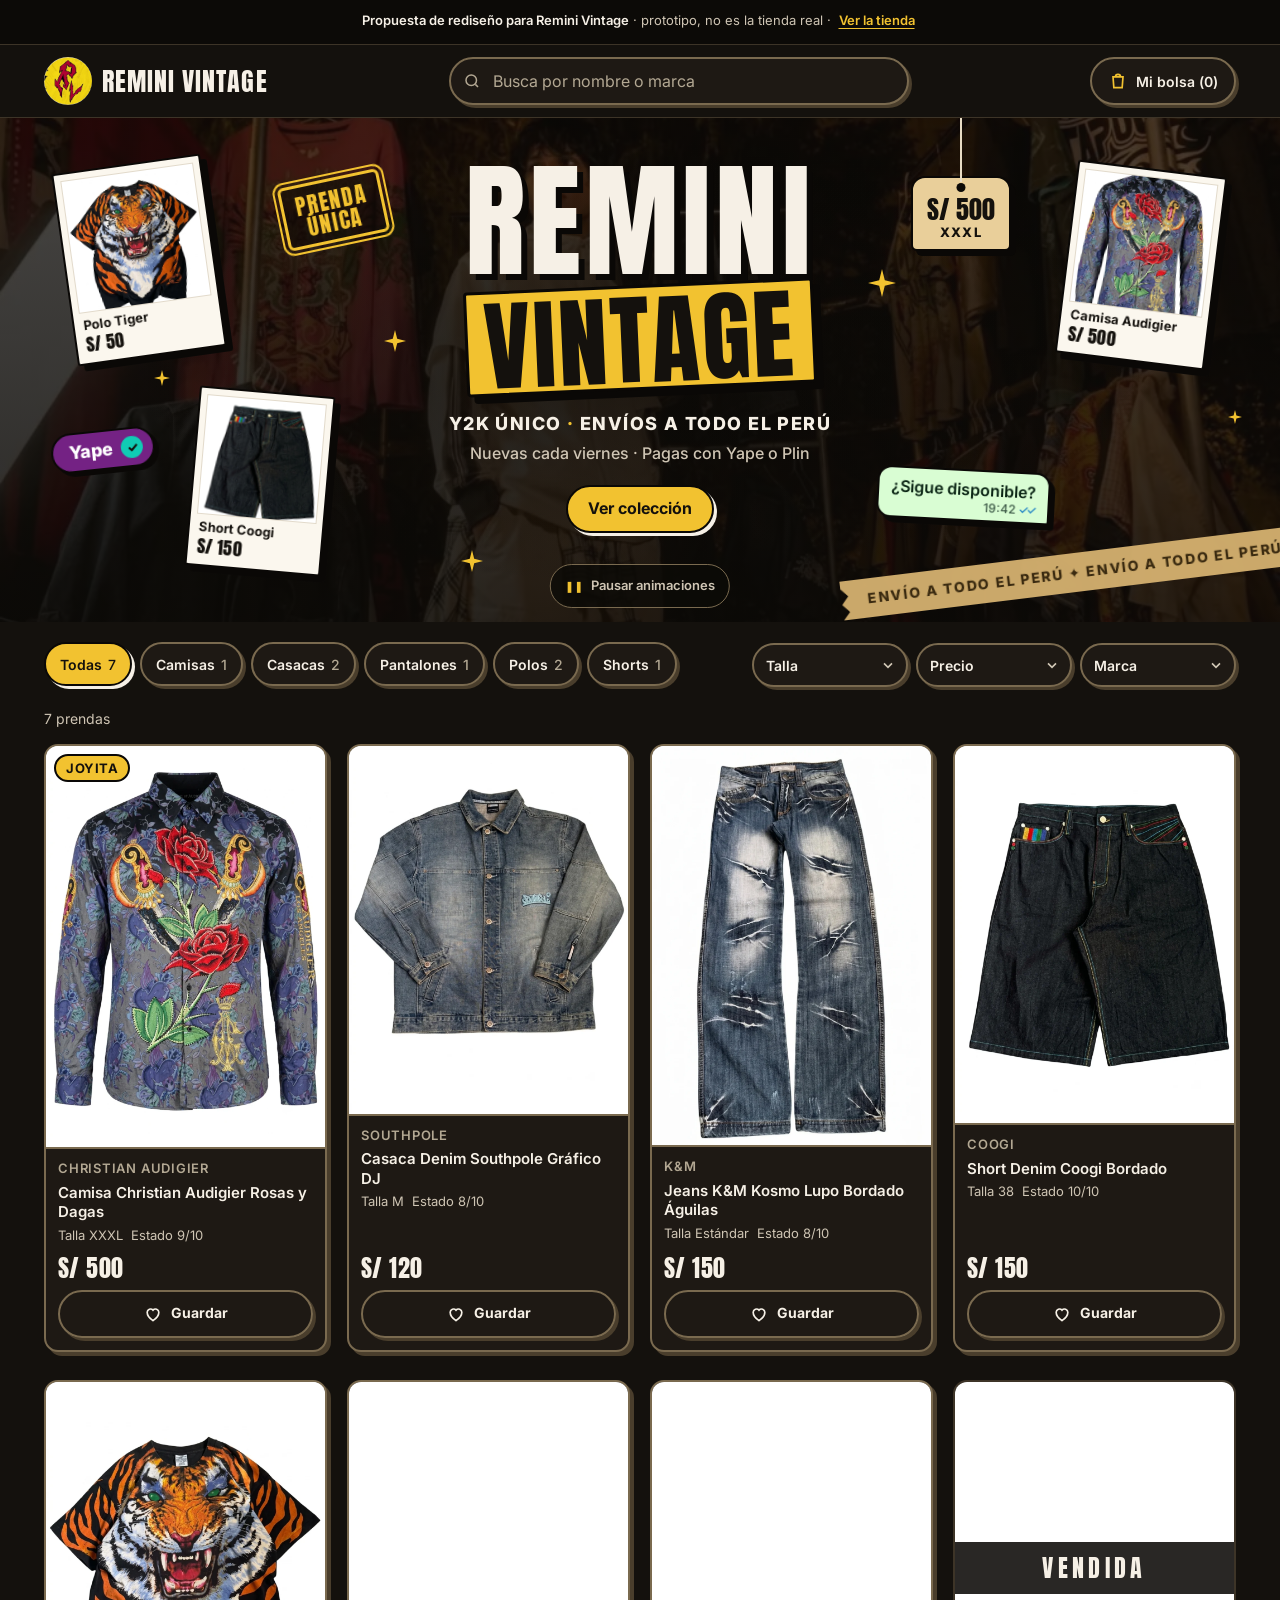
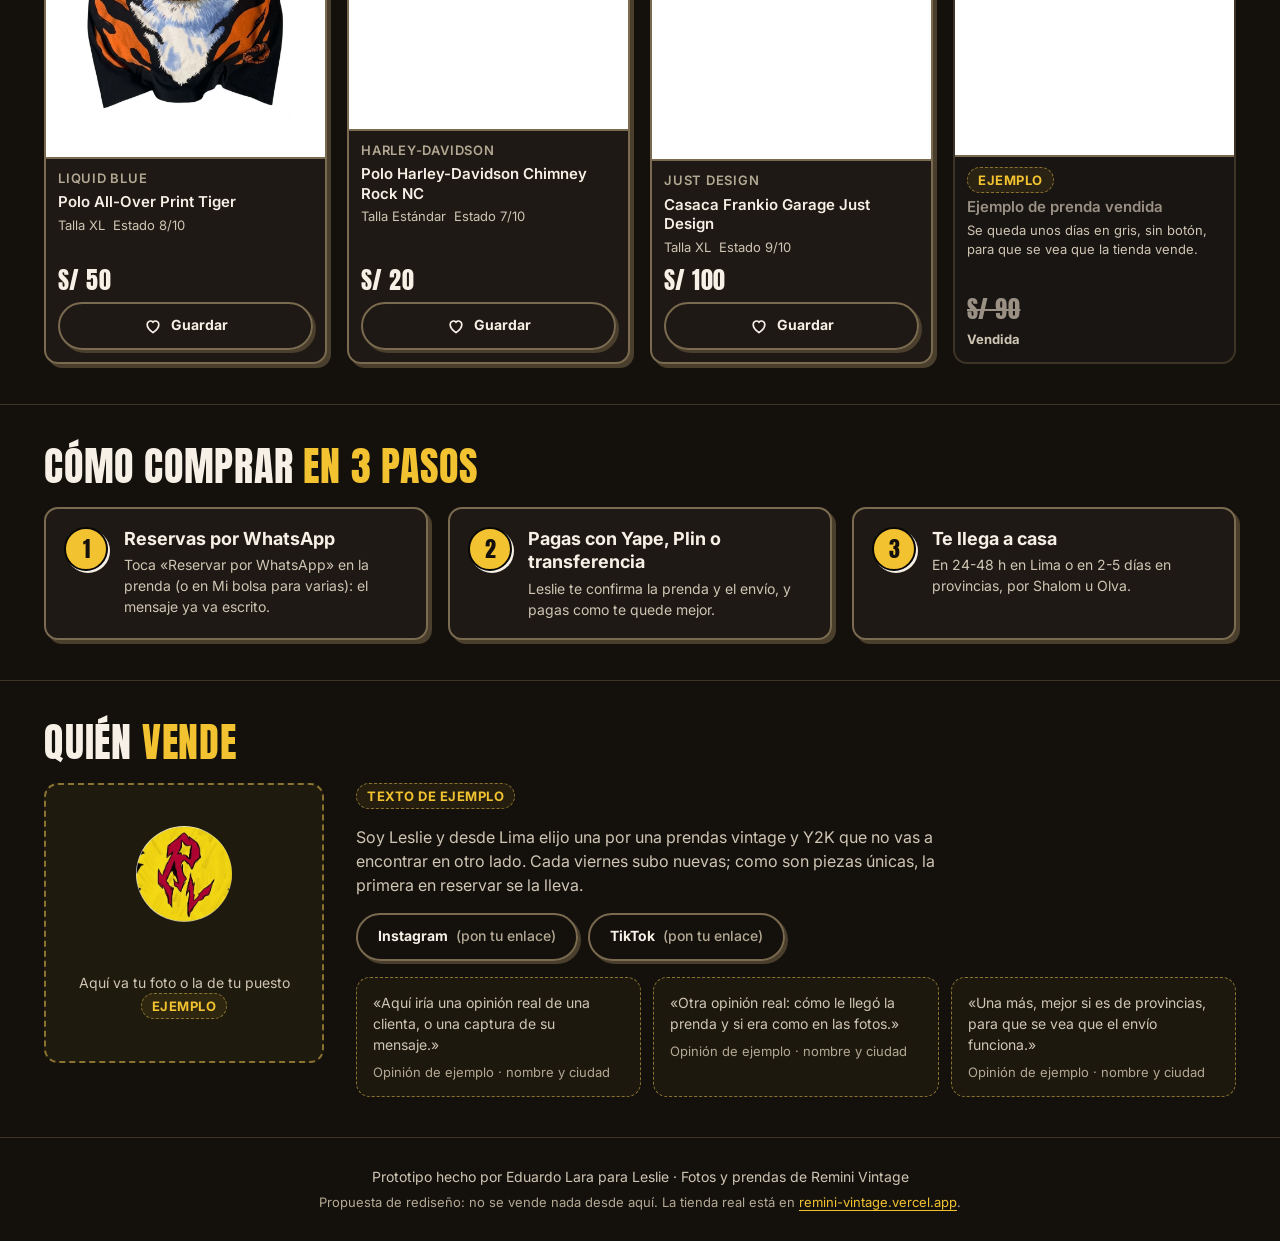
==== index.html @ 0eca5023 "Mi bolsa siempre a mano: botón flotante en el móvil solo con prendas guardadas (encima de la barra e" ====
<!doctype html>
<html lang="es-PE">
<head>
  <meta charset="utf-8">
  <meta name="viewport" content="width=device-width, initial-scale=1, viewport-fit=cover">
  <meta name="robots" content="noindex,nofollow">
  <title>Remini Vintage · Ropa vintage y Y2K única con envíos a todo el Perú</title>
  <meta name="description" content="Prendas vintage y Y2K únicas: casacas, polos, camisas, jeans y shorts de marca. Nuevas cada viernes, pagas con Yape o Plin y envíos a todo el Perú.">
  <meta name="theme-color" content="#14110d">

  <!-- Open Graph (muestra). En la tienda real og:image y og:url deben ser URL absolutas. -->
  <meta property="og:type" content="website">
  <meta property="og:locale" content="es_PE">
  <meta property="og:site_name" content="Remini Vintage">
  <meta property="og:title" content="Remini Vintage · Vintage Y2K único, envíos a todo el Perú">
  <meta property="og:description" content="Nuevas cada viernes. Reservas por WhatsApp y pagas con Yape o Plin.">
  <meta property="og:image" content="https://eduardolar.github.io/remini-vintage-propuesta/img/compartir.jpg">
  <meta property="og:url" content="https://eduardolar.github.io/remini-vintage-propuesta/">
  <meta property="og:image:width" content="1200">
  <meta property="og:image:height" content="630">
  <meta property="og:image:alt" content="Percheros con ropa vintage de noche y una persona con conjunto blanco">
  <meta name="twitter:card" content="summary_large_image">

  <link rel="icon" href="img/logo-remini.webp" type="image/webp">
  <link rel="preconnect" href="https://fonts.googleapis.com">
  <link rel="preconnect" href="https://fonts.gstatic.com" crossorigin>
  <link rel="stylesheet" href="https://fonts.googleapis.com/css2?family=Anton&family=Inter:wght@400;500;600;700&display=swap">
  <link rel="stylesheet" href="css/estilos.css">
  <link rel="preload" as="image" href="img/portada.webp" fetchpriority="high">
  <script src="js/comun.js" defer></script>
  <script src="js/portada.js" defer></script>
  <script src="js/hero.js" defer></script>
</head>
<body>
  <a class="saltar" href="#coleccion">Saltar a la colección</a>

  <div class="franja" role="note">
    <div class="contenedor">
      <span><strong>Propuesta de rediseño para Remini Vintage</strong> · prototipo, no es la tienda real ·</span>
      <a href="https://remini-vintage.vercel.app/" rel="noopener">Ver la tienda</a>
    </div>
  </div>

  <header class="cabecera">
    <div class="contenedor">
      <a class="marca" href="index.html">
        <img src="img/logo-remini.webp" alt="" width="253" height="256">
        <span>Remini Vintage</span>
      </a>

      <form class="buscador" role="search" action="index.html">
        <label class="sr" for="buscar">Buscar por nombre o marca</label>
        <svg viewBox="0 0 24 24" fill="none" stroke="currentColor" stroke-width="2" aria-hidden="true"><circle cx="11" cy="11" r="7"/><path d="m20 20-3.5-3.5"/></svg>
        <input id="buscar" name="q" type="search" placeholder="Busca por nombre o marca" autocomplete="off" enterkeyhint="search">
      </form>

      <button type="button" class="boton-bolsa" data-abrir-bolsa aria-haspopup="dialog">
        <svg viewBox="0 0 24 24" fill="none" stroke="currentColor" stroke-width="2" aria-hidden="true"><path d="M6 7h12l-1 13H7L6 7z"/><path d="M9 7a3 3 0 0 1 6 0"/></svg>
        <span>Mi bolsa (<span data-contador-bolsa>0</span>)</span>
      </button>
    </div>
  </header>

  <main>
    <section class="hero" aria-labelledby="hero-titulo">
      <img class="hero-fondo" src="img/portada.webp" alt="Puesto nocturno de Remini Vintage: percheros con polos, camisas y casacas, y una persona con conjunto blanco" width="1000" height="599" fetchpriority="high">

      <div class="hero-contenido">
        <h1 id="hero-titulo" class="hero-titulo">
          <span class="hero-remini">Remini</span>
          <span class="hero-vintage">Vintage</span>
        </h1>
        <p class="hero-lema">Y2K único <span class="punto" aria-hidden="true">·</span> Envíos a todo el Perú</p>
        <p class="hero-dato">Nuevas cada viernes · Pagas con Yape o Plin</p>
        <a class="boton boton-primario" href="#coleccion">Ver colección</a>
      </div>

      <!-- Piezas que flotan alrededor del título. Las polaroids son enlaces a su ficha;
           lo demás es decoración (aria-hidden). data-prof: cuánto se mueven con el scroll. -->
      <div class="flotantes">
        <a class="flota polaroid f-tigre" href="prenda.html?p=polo-all-over-print-tiger" data-prof="0.28" style="--rot:-8deg">
          <span class="vaiven">
            <img src="img/prendas/polo-all-over-print-tiger-1.webp" alt="" width="1000" height="1350" decoding="async">
            <span class="polaroid-pie"><span class="sr">Ver </span>Polo Tiger <b>S/&nbsp;50</b></span>
          </span>
        </a>
        <a class="flota polaroid f-audigier" href="prenda.html?p=camisa-christian-audigier-rosas-y-dagas" data-prof="0.4" style="--rot:7deg">
          <span class="vaiven" style="--retraso:-2.5s">
            <img src="img/prendas/camisa-christian-audigier-rosas-y-dagas-1.webp" alt="" width="1000" height="1350" loading="lazy" decoding="async">
            <span class="polaroid-pie"><span class="sr">Ver </span>Camisa Audigier <b>S/&nbsp;500</b></span>
          </span>
        </a>
        <a class="flota polaroid f-coogi" href="prenda.html?p=short-denim-coogi-bordado" data-prof="0.18" style="--rot:5deg">
          <span class="vaiven" style="--retraso:-4s">
            <img src="img/prendas/short-denim-coogi-bordado-1.webp" alt="" width="1000" height="1350" loading="lazy" decoding="async">
            <span class="polaroid-pie"><span class="sr">Ver </span>Short Coogi <b>S/&nbsp;150</b></span>
          </span>
        </a>

        <div class="flota f-etiqueta" data-prof="0.12" aria-hidden="true">
          <div class="colgar">
            <span class="hilo"></span>
            <span class="etiqueta-precio">S/&nbsp;500<small>XXXL</small></span>
          </div>
        </div>

        <div class="flota f-sello" data-prof="0.22" style="--rot:-12deg" aria-hidden="true">
          <span class="sello">Prenda<br>única</span>
        </div>

        <div class="flota f-chat" data-prof="0.34" style="--rot:3deg" aria-hidden="true">
          <span class="vaiven" style="--retraso:-1.5s">
            <span class="burbuja">¿Sigue disponible?<small>19:42 <span class="vistos">✓✓</span></small></span>
          </span>
        </div>

        <div class="flota f-yape" data-prof="0.5" style="--rot:-6deg" aria-hidden="true">
          <span class="vaiven" style="--retraso:-3s">
            <span class="chip-yape">Yape <span class="check">✓</span></span>
          </span>
        </div>

        <div class="flota f-cinta" data-prof="0.08" style="--rot:-7deg" aria-hidden="true">
          <span class="cinta">Envío a todo el Perú ✦ Envío a todo el Perú</span>
        </div>

        <span class="flota destello d1" data-prof="0.6" aria-hidden="true"></span>
        <span class="flota destello d2" data-prof="0.3" aria-hidden="true"></span>
        <span class="flota destello d3" data-prof="0.7" aria-hidden="true"></span>
        <span class="flota destello d4" data-prof="0.45" aria-hidden="true"></span>
        <span class="flota destello d5" data-prof="0.25" aria-hidden="true"></span>
      </div>

      <button class="pausar" type="button" hidden><span class="pausar-icono" aria-hidden="true">❚❚</span> <span class="pausar-texto">Pausar animaciones</span></button>
    </section>

    <section id="coleccion" class="coleccion contenedor" aria-labelledby="coleccion-titulo">
      <h2 id="coleccion-titulo" class="sr">Colección</h2>

      <div class="controles">
        <ul class="categorias" aria-label="Categorías">
          <li><button type="button" class="chip" data-cat="todas" aria-pressed="true">Todas <span class="chip-cuenta" data-cuenta="todas"></span></button></li>
          <li><button type="button" class="chip" data-cat="camisas" aria-pressed="false">Camisas <span class="chip-cuenta" data-cuenta="camisas"></span></button></li>
          <li><button type="button" class="chip" data-cat="casacas" aria-pressed="false">Casacas <span class="chip-cuenta" data-cuenta="casacas"></span></button></li>
          <li><button type="button" class="chip" data-cat="pantalones" aria-pressed="false">Pantalones <span class="chip-cuenta" data-cuenta="pantalones"></span></button></li>
          <li><button type="button" class="chip" data-cat="polos" aria-pressed="false">Polos <span class="chip-cuenta" data-cuenta="polos"></span></button></li>
          <li><button type="button" class="chip" data-cat="shorts" aria-pressed="false">Shorts <span class="chip-cuenta" data-cuenta="shorts"></span></button></li>
        </ul>

        <div class="filtros" role="group" aria-label="Filtros">
          <div>
            <label class="sr" for="f-talla">Filtrar por talla</label>
            <select id="f-talla" data-filtro="talla">
              <option value="">Talla</option>
            </select>
          </div>
          <div>
            <label class="sr" for="f-precio">Filtrar por precio</label>
            <select id="f-precio" data-filtro="precio">
              <option value="">Precio</option>
              <option value="hasta-100">Hasta S/ 100</option>
              <option value="100-250">S/ 100-250</option>
              <option value="mas-250">Más de S/ 250</option>
            </select>
          </div>
          <div>
            <label class="sr" for="f-marca">Filtrar por marca</label>
            <select id="f-marca" data-filtro="marca">
              <option value="">Marca</option>
            </select>
          </div>
        </div>

        <div class="resumen">
          <p id="resultado" role="status" aria-live="polite">Cargando prendas…</p>
          <button type="button" class="boton-limpiar" data-limpiar hidden>Quitar filtros</button>
        </div>
      </div>

      <ul id="rejilla" class="rejilla" aria-labelledby="coleccion-titulo" aria-busy="true">
        <li class="estado"><span class="cargando" aria-hidden="true"></span><p>Cargando prendas…</p></li>
      </ul>
      <noscript><p class="estado">Para ver las prendas hace falta activar JavaScript.</p></noscript>
    </section>

    <section id="como-comprar" class="seccion" aria-labelledby="como-titulo">
      <div class="contenedor">
        <h2 id="como-titulo" class="titulo-seccion">Cómo comprar <span class="resalte">en 3 pasos</span></h2>
        <ol class="pasos">
          <li class="paso">
            <h3>Reservas por WhatsApp</h3>
            <p>Toca «Reservar por WhatsApp» en la prenda (o en Mi bolsa para varias): el mensaje ya va escrito.</p>
          </li>
          <li class="paso">
            <h3>Pagas con Yape, Plin o transferencia</h3>
            <p>Leslie te confirma la prenda y el envío, y pagas como te quede mejor.</p>
          </li>
          <li class="paso">
            <h3>Te llega a casa</h3>
            <p>En 24-48 h en Lima o en 2-5 días en provincias, por Shalom u Olva.</p>
          </li>
        </ol>
      </div>
    </section>

    <section id="quien-vende" class="seccion" aria-labelledby="quien-titulo">
      <div class="contenedor">
        <h2 id="quien-titulo" class="titulo-seccion">Quién <span class="resalte">vende</span></h2>
        <div class="quien">
          <div class="hueco-foto">
            <img src="img/logo-remini.webp" alt="Logo de Remini Vintage" width="253" height="256" loading="lazy">
            <p>Aquí va tu foto o la de tu puesto <span class="etiqueta etiqueta-ejemplo">Ejemplo</span></p>
          </div>

          <div class="quien-texto">
            <p><span class="etiqueta etiqueta-ejemplo">Texto de ejemplo</span></p>
            <p>Soy Leslie y desde Lima elijo una por una prendas vintage y Y2K que no vas a encontrar en otro lado. Cada viernes subo nuevas; como son piezas únicas, la primera en reservar se la lleva.</p>
            <ul class="redes">
              <li><a class="boton boton-secundario" href="#">Instagram <span class="pon">(pon tu enlace)</span></a></li>
              <li><a class="boton boton-secundario" href="#">TikTok <span class="pon">(pon tu enlace)</span></a></li>
            </ul>

            <h3 class="sr">Opiniones de clientes</h3>
            <ul class="opiniones">
              <li class="bloque-ejemplo">
                <blockquote>
                  <p>«Aquí iría una opinión real de una clienta, o una captura de su mensaje.»</p>
                  <footer>Opinión de ejemplo · nombre y ciudad</footer>
                </blockquote>
              </li>
              <li class="bloque-ejemplo">
                <blockquote>
                  <p>«Otra opinión real: cómo le llegó la prenda y si era como en las fotos.»</p>
                  <footer>Opinión de ejemplo · nombre y ciudad</footer>
                </blockquote>
              </li>
              <li class="bloque-ejemplo">
                <blockquote>
                  <p>«Una más, mejor si es de provincias, para que se vea que el envío funciona.»</p>
                  <footer>Opinión de ejemplo · nombre y ciudad</footer>
                </blockquote>
              </li>
            </ul>
          </div>
        </div>
      </div>
    </section>
  </main>

  <footer class="pie">
    <div class="contenedor">
      <p>Prototipo hecho por Eduardo Lara para Leslie · Fotos y prendas de Remini Vintage</p>
      <p>Propuesta de rediseño: no se vende nada desde aquí. La tienda real está en <a href="https://remini-vintage.vercel.app/" rel="noopener">remini-vintage.vercel.app</a>.</p>
    </div>
  </footer>

  <!-- Mi bolsa a mano en el móvil: solo aparece con al menos una prenda -->
  <button type="button" class="bolsa-flotante" data-abrir-bolsa data-bolsa-flotante aria-haspopup="dialog" aria-label="Mi bolsa, 0 prendas" hidden>
    <svg viewBox="0 0 24 24" fill="none" stroke="currentColor" stroke-width="2" aria-hidden="true"><path d="M6 7h12l-1 13H7L6 7z"/><path d="M9 7a3 3 0 0 1 6 0"/></svg>
    <span class="bolsa-flotante-cuenta" data-contador-bolsa aria-hidden="true">0</span>
  </button>

  <dialog id="bolsa" class="bolsa" aria-labelledby="bolsa-titulo">
    <div class="bolsa-interior">
      <div class="bolsa-cabeza">
        <h2 id="bolsa-titulo">Mi bolsa</h2>
        <button type="button" class="boton boton-secundario" data-cerrar-bolsa>Cerrar</button>
      </div>
      <ul id="bolsa-lista" class="bolsa-lista"></ul>
      <div id="bolsa-pie" class="bolsa-pie" hidden></div>
    </div>
  </dialog>

  <p id="aviso" class="aviso" role="status" aria-live="polite"></p>
</body>
</html>
---- css/estilos.css ----
/* ==========================================================================
   Remini Vintage · propuesta de rediseño (prototipo)
   Un solo modo (oscuro). Todos los colores, radios y tipos salen de los tokens.
   ========================================================================== */

:root {
  color-scheme: dark;

  /* Colores */
  --fondo: #14110d;            /* casi negro cálido */
  --superficie: #1e1914;
  --superficie-2: #2a231b;
  --borde: #3d3427;            /* separadores y tarjetas */
  --borde-control: #7a6a4f;    /* bordes de botones y campos: 3:1 sobre el fondo */
  --texto: #f6f0e6;            /* 17:1 sobre --fondo */
  --texto-suave: #cfc5b4;      /* 11:1 sobre --fondo, 9:1 sobre --superficie */
  --texto-tenue: #b3a893;      /* 7:1 sobre --superficie: mínimo para texto pequeño */
  --acento: #f2c230;           /* amarillo de la marca */
  --acento-claro: #ffd65a;
  --sobre-acento: #14110d;
  --whatsapp: #25d366;
  --whatsapp-claro: #4be283;
  --sobre-whatsapp: #0a2414;   /* texto oscuro sobre el verde: 9:1 */
  --vendida: #9a9184;
  --foto-fondo: #ffffff;       /* las fotos de prenda tienen fondo blanco */
  --ejemplo-borde: #8a7330;
  --tinta: #0a0806;            /* bordes y sombras duras */
  --sombra-oscura: #4a3e2c;    /* sombra dura de lo oscuro: se ve sobre --fondo */
  --sombra-dura: 4px 4px 0 var(--sombra-oscura);
  --sombra-dura-s: 3px 3px 0 var(--sombra-oscura);
  --sombra-crema: 3px 3px 0 var(--texto);  /* para lo amarillo y lo verde */

  /* Tipografía */
  --fuente-titulos: "Anton", Impact, "Arial Narrow", "Roboto Condensed", sans-serif;
  --fuente-texto: "Inter", system-ui, -apple-system, "Segoe UI", Roboto, Arial, sans-serif;
  --texto-xs: 0.8125rem;   /* 13 px: lo más pequeño que se usa */
  --texto-s: 0.875rem;     /* 14 px */
  --texto-m: 1rem;         /* 16 px */
  --texto-l: 1.125rem;     /* 18 px */

  /* Formas y espacios */
  --radio: 14px;
  --radio-pequeno: 10px;
  --radio-pastilla: 999px;
  --ancho-max: 1240px;
  --margen: 16px;
  --tactil: 48px;          /* alto mínimo de botones y enlaces */
  --alto-barra: 72px;      /* barra fija de la ficha */
  --sombra: 0 10px 30px rgb(0 0 0 / 0.45);
}

@media (min-width: 768px) {
  :root { --margen: 24px; }
}

/* --------------------------------------------------------------------------
   Base
   -------------------------------------------------------------------------- */

*,
*::before,
*::after { box-sizing: border-box; }

html {
  -webkit-text-size-adjust: 100%;
  text-size-adjust: 100%;
}

@media (prefers-reduced-motion: no-preference) {
  html { scroll-behavior: smooth; }
}

body {
  margin: 0;
  background: var(--fondo);
  color: var(--texto);
  font-family: var(--fuente-texto);
  font-size: var(--texto-m);
  line-height: 1.5;
  min-height: 100vh;
}

body:has(dialog[open]) { overflow: hidden; }

img { display: block; max-width: 100%; height: auto; }

h1, h2, h3, p, ul, ol, figure { margin: 0; }
ul, ol { padding: 0; }

a { color: var(--acento); text-underline-offset: 3px; }
a:hover { color: var(--acento-claro); }

button, input, select { font: inherit; color: inherit; }
button { cursor: pointer; }

:focus-visible {
  outline: 2px solid var(--acento);
  outline-offset: 2px;
}

/* Las anclas no quedan escondidas bajo la franja fija */
[id] { scroll-margin-top: 72px; }

.sr {
  position: absolute !important;
  width: 1px; height: 1px;
  padding: 0; margin: -1px;
  overflow: hidden; clip: rect(0 0 0 0);
  white-space: nowrap; border: 0;
}

.contenedor {
  width: 100%;
  max-width: var(--ancho-max);
  margin-inline: auto;
  padding-inline: var(--margen);
}

.saltar {
  position: absolute;
  left: 8px; top: -100px;
  z-index: 100;
  background: var(--acento);
  color: var(--sobre-acento);
  padding: 12px 16px;
  border-radius: var(--radio-pequeno);
  font-weight: 700;
}
.saltar:focus { top: 8px; color: var(--sobre-acento); }

/* --------------------------------------------------------------------------
   Franja fija "esto es un prototipo"
   -------------------------------------------------------------------------- */

.franja {
  position: sticky;
  top: 0;
  z-index: 40;
  background: #0c0a07;
  border-bottom: 1px solid var(--borde);
  color: var(--texto-suave);
  font-size: var(--texto-xs);
  line-height: 1.35;
}
.franja .contenedor {
  min-height: 44px;
  padding-block: 6px;
  text-align: center;
}
.franja strong { color: var(--texto); font-weight: 600; }
.franja a {
  display: inline-block;
  padding: 6px 4px;
  font-weight: 600;
  position: relative;
}
/* Zona táctil de 48 px sin engordar la franja */
.franja a::after {
  content: "";
  position: absolute;
  inset: -10px -6px;
}

/* --------------------------------------------------------------------------
   Cabecera
   -------------------------------------------------------------------------- */

.cabecera {
  background: var(--fondo);
  border-bottom: 1px solid var(--borde);
}
.cabecera .contenedor {
  display: grid;
  grid-template-columns: 1fr auto;
  grid-template-areas:
    "marca bolsa"
    "buscar buscar";
  align-items: center;
  gap: 8px 12px;
  padding-block: 10px 12px;
}

.marca {
  grid-area: marca;
  display: inline-flex;
  align-items: center;
  gap: 10px;
  min-height: var(--tactil);
  color: var(--texto);
  text-decoration: none;
  justify-self: start;
}
.marca:hover { color: var(--texto); }
.marca img {
  width: 42px;
  height: 42px;
  border-radius: 50%;
  object-fit: cover;
  flex: none;
}
.marca span {
  font-family: var(--fuente-titulos);
  font-size: 1.375rem;
  letter-spacing: 0.04em;
  line-height: 1;
  text-transform: uppercase;
  white-space: nowrap;
}

.buscador {
  grid-area: buscar;
  position: relative;
}
.buscador svg {
  position: absolute;
  left: 14px; top: 50%;
  width: 18px; height: 18px;
  transform: translateY(-50%);
  color: var(--texto-tenue);
  pointer-events: none;
}
.buscador input {
  width: 100%;
  min-height: var(--tactil);
  padding: 10px 14px 10px 42px;
  border-radius: var(--radio-pastilla);
  border: 2px solid var(--borde-control);
  background: var(--superficie);
  box-shadow: var(--sombra-dura-s);
  font-size: var(--texto-m); /* 16 px: iOS no hace zoom */
}
.buscador input::placeholder { color: var(--texto-tenue); opacity: 1; }
.buscador input:hover { border-color: var(--acento); }
.buscador input:focus-visible { outline-offset: 0; border-color: var(--acento); }

.boton-bolsa {
  grid-area: bolsa;
  display: inline-flex;
  align-items: center;
  gap: 8px;
  min-height: var(--tactil);
  padding: 0 16px;
  border-radius: var(--radio-pastilla);
  border: 2px solid var(--borde-control);
  background: var(--superficie);
  box-shadow: var(--sombra-dura-s);
  font-weight: 600;
  font-size: var(--texto-s);
  white-space: nowrap;
}
.boton-bolsa:hover { border-color: var(--acento); }
.boton-bolsa svg { width: 20px; height: 20px; color: var(--acento); flex: none; }

/* Móviles estrechos (360-399 px): todo cabe en una fila */
@media (max-width: 399px) {
  .marca { gap: 8px; }
  .marca img { width: 36px; height: 36px; }
  .marca span { font-size: 1.125rem; }
  .boton-bolsa { padding: 0 12px; gap: 6px; }
}

@media (min-width: 768px) {
  .cabecera .contenedor {
    grid-template-columns: auto 1fr auto;
    grid-template-areas: "marca buscar bolsa";
    gap: 24px;
    padding-block: 12px;
  }
  .buscador { max-width: 460px; width: 100%; justify-self: center; }
  .marca span { font-size: 1.625rem; }
  .marca img { width: 48px; height: 48px; }
}

/* --------------------------------------------------------------------------
   Botones
   -------------------------------------------------------------------------- */

.boton {
  display: inline-flex;
  align-items: center;
  justify-content: center;
  gap: 8px;
  min-height: var(--tactil);
  padding: 10px 20px;
  border-radius: var(--radio-pastilla);
  border: 2px solid transparent;
  font-weight: 700;
  font-size: var(--texto-m);
  line-height: 1.2;
  text-decoration: none;
  text-align: center;
  transition: background-color 0.15s, border-color 0.15s, color 0.15s, transform 0.12s, box-shadow 0.12s;
}
/* Al pulsar, el botón "se hunde" sobre su sombra */
.boton:active { transform: translate(2px, 2px); box-shadow: none; }
.boton svg { width: 20px; height: 20px; flex: none; }

.boton-primario { background: var(--acento); color: var(--sobre-acento); border-color: var(--tinta); box-shadow: var(--sombra-crema); }
.boton-primario:hover { background: var(--acento-claro); color: var(--sobre-acento); }

.boton-secundario {
  background: transparent;
  color: var(--texto);
  border-color: var(--borde-control);
  box-shadow: var(--sombra-dura-s);
}
.boton-secundario:hover { border-color: var(--acento); color: var(--texto); }

.boton-whatsapp { background: var(--whatsapp); color: var(--sobre-whatsapp); border-color: var(--tinta); box-shadow: var(--sombra-crema); }
.boton-whatsapp:hover { background: var(--whatsapp-claro); color: var(--sobre-whatsapp); }

/* Guardar: contorno; guardada: relleno amarillo */
.boton-guardar {
  background: transparent;
  color: var(--texto);
  border-color: var(--borde-control);
  box-shadow: var(--sombra-dura-s);
  font-size: var(--texto-s);
  padding-inline: 14px;
}
.boton-guardar:hover { border-color: var(--acento); }
.boton-guardar .icono-guardada { display: none; }
.boton-guardar[aria-pressed="true"] {
  background: var(--acento);
  border-color: var(--tinta);
  color: var(--sobre-acento);
  box-shadow: var(--sombra-crema);
}
.boton-guardar[aria-pressed="true"] .icono-guardar { display: none; }
.boton-guardar[aria-pressed="true"] .icono-guardada { display: block; }

/* Etiquetas */
.etiqueta {
  display: inline-flex;
  font-family: var(--fuente-texto);
  align-items: center;
  gap: 4px;
  padding: 3px 10px;
  border-radius: var(--radio-pastilla);
  font-size: var(--texto-xs);
  font-weight: 700;
  letter-spacing: 0.04em;
  text-transform: uppercase;
  line-height: 1.4;
}
.etiqueta-joyita { background: var(--acento); color: var(--sobre-acento); }
.etiqueta-ejemplo {
  border: 1px dashed var(--ejemplo-borde);
  color: var(--acento);
  background: rgb(242 194 48 / 0.08);
}

/* Bloque con contenido de ejemplo (aún no existe en la tienda) */
.bloque-ejemplo {
  border: 1px dashed var(--ejemplo-borde);
  border-radius: var(--radio);
  background: rgb(242 194 48 / 0.04);
  padding: 14px 16px;
}
.nota-ejemplo {
  color: var(--texto-tenue);
  font-size: var(--texto-xs);
  font-style: italic;
}

/* --------------------------------------------------------------------------
   Portada (hero): título enorme sobre la foto nocturna y piezas que flotan.
   Las piezas van por detrás del texto (z-index 1 frente a 2): nunca lo tapan.
   -------------------------------------------------------------------------- */

.hero {
  position: relative;
  isolation: isolate;
  overflow: clip;
  display: grid;
  place-items: center;
  padding: 18px var(--margen) 64px;
  background: #0c0a07;
}
.hero-fondo {
  position: absolute;
  inset: 0;
  z-index: -2;
  width: 100%;
  height: 100%;
  object-fit: cover;
  object-position: 45% 30%;
}
/* Foto oscurecida: el texto queda sobre un fondo casi negro (AA de sobra) */
.hero::before {
  content: "";
  position: absolute;
  inset: 0;
  z-index: -1;
  background:
    radial-gradient(ellipse 55% 60% at 50% 48%, rgb(12 10 7 / 0.6), transparent 75%),
    linear-gradient(rgb(12 10 7 / 0.74), rgb(12 10 7 / 0.88));
}

.hero-contenido {
  position: relative;
  z-index: 2;
  display: flex;
  flex-direction: column;
  align-items: center;
  text-align: center;
}

.hero-titulo {
  display: flex;
  flex-direction: column;
  align-items: center;
  margin-bottom: 14px;
  font-family: var(--fuente-titulos);
  font-weight: 400;
  line-height: 0.92;
  text-transform: uppercase;
}
.hero-remini {
  font-size: clamp(3.5rem, min(17vw, 14vh), 8.25rem);
  font-size: clamp(3.5rem, min(17vw, 14svh), 8.25rem);
  letter-spacing: 0.03em;
  color: var(--texto);
  text-shadow: 0.05em 0.05em 0 var(--tinta);
}
.hero-vintage {
  margin-top: 0.06em;
  padding: 0.07em 0.16em 0.01em;
  font-size: clamp(2.75rem, min(13vw, 11vh), 6.5rem);
  font-size: clamp(2.75rem, min(13vw, 11svh), 6.5rem);
  letter-spacing: 0.03em;
  background: var(--acento);
  color: var(--sobre-acento);
  border: 3px solid var(--tinta);
  border-radius: 4px;
  box-shadow: 0.07em 0.07em 0 var(--tinta);
  transform: rotate(-2.5deg);
}

.hero-lema {
  font-size: var(--texto-s);
  font-weight: 800;
  letter-spacing: 0.08em;
  text-transform: uppercase;
  color: var(--texto);
}
.hero-lema .punto { color: var(--acento); }
.hero-dato {
  margin: 2px 0 14px;
  font-size: var(--texto-s);
  font-weight: 500;
  color: var(--texto-suave);
}

@media (min-width: 768px) {
  .hero {
    min-height: clamp(400px, 56vh, 600px);
    min-height: clamp(400px, 56svh, 600px);
    padding: 32px var(--margen) 76px;
  }
  .hero-titulo { margin-bottom: 20px; }
  .hero-lema { font-size: var(--texto-l); }
  .hero-dato { margin: 4px 0 20px; font-size: var(--texto-m); }
}

/* Botón «Pausar animaciones» (solo con JS; sin él no hay nada que pausar) */
.pausar {
  position: absolute;
  left: 50%;
  bottom: 10px;
  z-index: 3;
  translate: -50% 0;
  display: inline-flex;
  align-items: center;
  gap: 8px;
  min-height: 44px;
  padding: 0 14px;
  border: 1px solid var(--borde-control);
  border-radius: var(--radio-pastilla);
  background: rgb(12 10 7 / 0.8);
  color: var(--texto-suave);
  font-size: var(--texto-xs);
  font-weight: 600;
  white-space: nowrap;
}
.pausar[hidden] { display: none; }
.pausar:hover { color: var(--texto); border-color: var(--acento); }
.pausar-icono { font-size: 0.6875rem; color: var(--acento); }
@media (min-width: 768px) {
  .pausar { bottom: 14px; }
}

/* ---------- Piezas flotantes ---------- */

.flotantes { position: absolute; inset: 0; z-index: 1; pointer-events: none; }
.flota {
  position: absolute;
  transform: translate3d(var(--mx, 0px), calc(var(--py, 0px) + var(--my, 0px)), 0) rotate(var(--rot, 0deg)) scale(var(--esc, 1));
  will-change: transform;
}
.vaiven {
  display: block;
  animation: flotar 6s ease-in-out infinite alternate;
  animation-delay: var(--retraso, 0s);
}
@keyframes flotar { from { transform: translateY(-7px); } to { transform: translateY(7px); } }

/* Polaroids: enlaces reales a la ficha */
.polaroid {
  --ancho: 150px;
  pointer-events: auto;
  display: block;
  width: var(--ancho);
  color: var(--sobre-acento);
  text-decoration: none;
  border-radius: 3px;
}
.polaroid .vaiven {
  padding: 7px 7px 0;
  background: #fbf7ee;
  border: 2px solid var(--tinta);
  border-radius: 3px;
  box-shadow: 6px 6px 0 var(--tinta);
  transition: box-shadow 0.15s;
}
.polaroid img {
  width: 100%;
  aspect-ratio: 1;
  object-fit: cover;
  object-position: center 38%;
  background: var(--foto-fondo);
  outline: 1px solid #e2dacb;
}
.polaroid-pie {
  display: flex;
  flex-direction: column;
  padding: 6px 2px 8px;
  font-size: var(--texto-xs);
  font-weight: 700;
  line-height: 1.2;
  color: var(--sobre-acento);
}
.polaroid-pie b {
  font-family: var(--fuente-titulos);
  font-weight: 400;
  font-size: 1.125rem;
  letter-spacing: 0.02em;
}
.polaroid:hover { color: var(--sobre-acento); }
.polaroid:hover .vaiven { box-shadow: 6px 6px 0 var(--acento); }
.polaroid:focus-visible { outline: 3px solid var(--acento); outline-offset: 4px; }

/* Etiqueta de precio colgada de un hilo */
.colgar {
  display: flex;
  flex-direction: column;
  align-items: center;
  transform-origin: 50% 0;
  animation: balanceo 4.5s ease-in-out infinite alternate;
}
@keyframes balanceo { from { transform: rotate(-5deg); } to { transform: rotate(5deg); } }
.hilo {
  position: relative;
  z-index: 1;
  width: 2px;
  height: var(--hilo, 64px);
  margin-bottom: -6px;
  background: #e8dcc4;
}
.etiqueta-precio {
  position: relative;
  display: flex;
  flex-direction: column;
  align-items: center;
  padding: 18px 14px 10px;
  background: #e9cf9a;
  color: var(--sobre-acento);
  border: 2px solid var(--tinta);
  border-radius: 14px 14px 6px 6px;
  box-shadow: 5px 5px 0 var(--tinta);
  font-family: var(--fuente-titulos);
  font-size: 1.625rem;
  line-height: 1;
  white-space: nowrap;
}
.etiqueta-precio::before {
  content: "";
  position: absolute;
  top: 5px;
  left: 50%;
  width: 9px;
  height: 9px;
  translate: -50% 0;
  border-radius: 50%;
  background: #0c0a07;
}
.etiqueta-precio small {
  margin-top: 4px;
  font-family: var(--fuente-texto);
  font-size: var(--texto-xs);
  font-weight: 800;
  letter-spacing: 0.1em;
}

/* Sello «Prenda única» */
.sello {
  display: block;
  padding: 8px 12px 6px;
  border: 3px solid var(--acento);
  outline: 2px solid var(--acento);
  outline-offset: 3px;
  border-radius: 6px;
  background: rgb(12 10 7 / 0.55);
  color: var(--acento);
  font-family: var(--fuente-titulos);
  font-size: 1.375rem;
  line-height: 1;
  letter-spacing: 0.08em;
  text-align: center;
  text-transform: uppercase;
}

/* Burbuja de chat (mensaje enviado de WhatsApp) */
.burbuja {
  display: block;
  padding: 8px 12px 5px;
  background: #d9fdd3;
  color: var(--sobre-whatsapp);
  border: 2px solid var(--tinta);
  border-radius: 14px 14px 3px 14px;
  box-shadow: 5px 5px 0 var(--tinta);
  font-size: var(--texto-m);
  font-weight: 600;
  line-height: 1.25;
  white-space: nowrap;
}
.burbuja small {
  display: block;
  text-align: right;
  font-size: 0.75rem;
  font-weight: 500;
  color: #3d5a47;
}
.burbuja .vistos { color: #1b7fc4; letter-spacing: -0.2em; }

/* Chip «Yape ✓» */
.chip-yape {
  display: inline-flex;
  align-items: center;
  gap: 8px;
  padding: 7px 10px 7px 16px;
  background: #742284;
  color: #ffffff;
  border: 2px solid var(--tinta);
  border-radius: var(--radio-pastilla);
  box-shadow: 4px 4px 0 var(--tinta);
  font-size: var(--texto-l);
  font-weight: 800;
  line-height: 1;
}
.chip-yape .check {
  display: inline-grid;
  place-items: center;
  width: 22px;
  height: 22px;
  border-radius: 50%;
  background: #10cbb4;
  color: var(--sobre-acento);
  font-size: 0.8125rem;
}

/* Trozo de cinta de embalaje */
.cinta {
  display: block;
  padding: 9px 26px;
  background: rgb(214 178 112 / 0.94);
  color: #3a2a10;
  font-size: var(--texto-s);
  font-weight: 800;
  letter-spacing: 0.12em;
  text-transform: uppercase;
  white-space: nowrap;
  clip-path: polygon(0 0, 100% 0, 98.5% 20%, 100% 40%, 98.5% 60%, 100% 80%, 98.5% 100%, 0 100%, 1.5% 80%, 0 60%, 1.5% 40%, 0 20%);
}

/* Destellos Y2K */
.destello {
  width: 22px;
  height: 22px;
  background: var(--acento);
  clip-path: polygon(50% 0, 60% 40%, 100% 50%, 60% 60%, 50% 100%, 40% 60%, 0 50%, 40% 40%);
  animation: titilar 3.4s ease-in-out infinite alternate;
}
.d2 { animation-delay: -1.2s; width: 16px; height: 16px; }
.d3 { animation-delay: -2.1s; width: 28px; height: 28px; }
.d4 { animation-delay: -0.6s; width: 14px; height: 14px; }
.d5 { animation-delay: -2.8s; }
@keyframes titilar { from { opacity: 0.55; scale: 0.8; } to { opacity: 1; scale: 1.1; } }

/* Posiciones en escritorio */
.f-tigre    { left: 5%;  top: 9%; }
.f-coogi    { left: 15%; bottom: 10%; --ancho: 136px; }
.f-yape     { left: 4%;  top: 62%; }
.f-sello    { left: 22%; top: 12%; }
.f-audigier { right: 5%; top: 10%; }
.f-etiqueta { right: 21%; top: 0; }
.f-chat     { right: 18%; bottom: 20%; }
.f-cinta    { right: -30px; bottom: 6%; }
.d1 { left: 30%; top: 42%; }
.d2 { left: 12%; top: 50%; }
.d3 { right: 30%; top: 30%; }
.d4 { right: 3%;  top: 58%; }
.d5 { left: 36%; bottom: 10%; }

/* Tableta: menos piezas y más pequeñas */
@media (max-width: 1100px) {
  .f-sello, .f-cinta, .f-yape, .d5 { display: none; }
  .polaroid { --ancho: 124px; }
  .f-tigre { left: 2%; }
  .f-coogi { left: 3%; bottom: 8%; --ancho: 112px; }
  .f-audigier { right: 2%; }
  .f-etiqueta { right: 17%; }
  .f-chat { right: 3%; bottom: 10%; }
}
@media (min-width: 768px) and (max-width: 900px) {
  .f-etiqueta, .d1, .d3 { display: none; }
}

/* Móvil: solo cuatro piezas pequeñas, junto a «REMINI» arriba y al botón abajo */
@media (max-width: 767px) {
  .f-audigier, .f-coogi, .f-sello, .f-cinta, .destello { display: none; }
  .f-yape { display: block; }

  .polaroid { --ancho: 80px; }
  .polaroid .vaiven { padding: 5px 5px 0; box-shadow: 4px 4px 0 var(--tinta); }
  .polaroid-pie { padding: 4px 1px 6px; font-size: 0.75rem; }
  .polaroid-pie b { font-size: 0.9375rem; }

  .f-tigre { left: 12px; top: 10px; --rot: -7deg; }
  .f-etiqueta { right: 6%; top: 0; --hilo: 16px; }
  .etiqueta-precio { font-size: 1.125rem; padding: 14px 9px 7px; box-shadow: 3px 3px 0 var(--tinta); }
  .etiqueta-precio small { font-size: 0.6875rem; }

  /* Abajo, a los lados de «Ver colección» y «Pausar animaciones» (el lema queda libre) */
  .f-yape { left: 8px; top: auto; bottom: 74px; }
  .chip-yape { font-size: var(--texto-s); padding: 5px 7px 5px 11px; gap: 6px; box-shadow: 3px 3px 0 var(--tinta); }
  .chip-yape .check { width: 18px; height: 18px; font-size: 0.6875rem; }

  .f-chat { right: 6px; bottom: 14px; }
  .burbuja { font-size: 0.8125rem; padding: 6px 9px 4px; white-space: normal; max-width: 86px; box-shadow: 3px 3px 0 var(--tinta); }
  .burbuja small { font-size: 0.6875rem; }
}

/* Móvil estrecho (≤ 380 px): el título se estrecha y la polaroid también */
@media (max-width: 380px) {
  .polaroid { --ancho: 76px; }
  .f-tigre { left: 10px; }
  .f-chat { right: 4px; }
  .burbuja { max-width: 80px; font-size: 0.75rem; }
  .pausar { padding: 0 12px; }
}

/* Animaciones en pausa (botón de la portada) */
.pausado .vaiven,
.pausado .colgar,
.pausado .destello { animation-play-state: paused; }

/* --------------------------------------------------------------------------
   Colección: categorías, filtros y cuadrícula
   -------------------------------------------------------------------------- */

.coleccion { padding-block: 16px 40px; }

.controles {
  display: grid;
  grid-template-columns: minmax(0, 1fr); /* que el carrusel no ensanche la página */
  gap: 10px;
  margin-bottom: 12px;
}

.categorias {
  display: flex;
  gap: 8px;
  overflow-x: auto;
  scroll-snap-type: x proximity;
  scrollbar-width: none;
  /* que el carrusel llegue a los bordes de la pantalla en móvil */
  margin-inline: calc(var(--margen) * -1);
  padding: 4px var(--margen) 6px;
  list-style: none;
}
.categorias::-webkit-scrollbar { display: none; }
.categorias li { flex: none; scroll-snap-align: start; }

.chip {
  display: inline-flex;
  align-items: center;
  gap: 6px;
  min-height: 44px;
  padding: 0 16px;
  border-radius: var(--radio-pastilla);
  border: 2px solid var(--borde-control);
  background: var(--superficie);
  box-shadow: var(--sombra-dura-s);
  color: var(--texto);
  font-weight: 600;
  font-size: var(--texto-s);
  white-space: nowrap;
}
.chip:hover { border-color: var(--acento); }
.chip[aria-pressed="true"] {
  background: var(--acento);
  border-color: var(--tinta);
  color: var(--sobre-acento);
  box-shadow: var(--sombra-crema);
}
.chip-cuenta {
  font-weight: 500;
  color: var(--texto-tenue);
}
.chip[aria-pressed="true"] .chip-cuenta { color: var(--sobre-acento); }

.filtros {
  display: grid;
  grid-template-columns: repeat(3, minmax(0, 1fr));
  gap: 8px;
}
.filtros select {
  width: 100%;
  min-height: 44px;
  padding: 8px 30px 8px 12px;
  border-radius: var(--radio-pastilla);
  border: 2px solid var(--borde-control);
  box-shadow: var(--sombra-dura-s);
  background-color: var(--superficie);
  background-image: url("data:image/svg+xml,%3Csvg xmlns='http://www.w3.org/2000/svg' viewBox='0 0 20 20' fill='none' stroke='%23cfc5b4' stroke-width='2'%3E%3Cpath d='M5 8l5 5 5-5'/%3E%3C/svg%3E");
  background-repeat: no-repeat;
  background-position: right 10px center;
  background-size: 16px;
  appearance: none;
  font-size: var(--texto-s);
  font-weight: 600;
  text-overflow: ellipsis;
}
.filtros select:hover { border-color: var(--acento); }
.filtros select.activo { border-color: var(--acento); color: var(--acento); }
.filtros option { background: var(--superficie); color: var(--texto); }

.resumen {
  display: flex;
  align-items: center;
  justify-content: space-between;
  gap: 12px;
  min-height: 28px;
  color: var(--texto-suave);
  font-size: var(--texto-s);
}
.boton-limpiar {
  min-height: 44px;
  padding: 0 4px;
  background: none;
  border: 0;
  color: var(--acento);
  font-weight: 600;
  font-size: var(--texto-s);
  text-decoration: underline;
  text-underline-offset: 3px;
}
.boton-limpiar[hidden] { display: none; }

@media (min-width: 1024px) {
  .controles {
    grid-template-columns: minmax(0, 1fr) auto;
    align-items: center;
    gap: 12px 24px;
  }
  .categorias {
    flex-wrap: wrap;
    overflow: visible;
    margin-inline: 0;
    padding-inline: 0;
  }
  .filtros { grid-template-columns: repeat(3, 156px); }
  .chip { padding: 0 14px; }
  .resumen { grid-column: 1 / -1; }
}

/* Cuadrícula: 2 / 3 / 4 columnas */
.rejilla {
  display: grid;
  grid-template-columns: repeat(2, minmax(0, 1fr));
  gap: 20px 12px;
  list-style: none;
}
@media (min-width: 720px) {
  .rejilla { grid-template-columns: repeat(3, minmax(0, 1fr)); gap: 28px 20px; }
}
@media (min-width: 1024px) {
  .rejilla { grid-template-columns: repeat(4, minmax(0, 1fr)); }
}
.rejilla > li { display: flex; }

/* Tarjeta de prenda */
.tarjeta {
  position: relative;
  display: flex;
  flex-direction: column;
  width: 100%;
  border-radius: var(--radio);
  background: var(--superficie);
  border: 2px solid var(--borde-control);
  box-shadow: var(--sombra-dura);
  overflow: hidden;
  transition: border-color 0.15s, box-shadow 0.15s, transform 0.15s;
}
.tarjeta:hover { border-color: var(--acento); box-shadow: 4px 4px 0 var(--acento); transform: translate(-1px, -1px); }

.tarjeta-foto {
  position: relative;
  flex: none; /* la foto mantiene el 4:5 aunque la fila sea más alta */
  aspect-ratio: 4 / 5;
  background: var(--foto-fondo);
  border-bottom: 2px solid var(--borde-control);
}
.tarjeta-foto img {
  width: 100%;
  height: 100%;
  object-fit: cover;
  object-position: center 40%;
}
.tarjeta-foto .etiqueta {
  position: absolute;
  top: 8px; left: 8px;
  border: 2px solid var(--tinta);
}

.tarjeta-cuerpo {
  display: flex;
  flex-direction: column;
  gap: 4px;
  flex: 1;
  padding: 10px 12px 12px;
}
.tarjeta-marca {
  color: var(--texto-tenue);
  font-size: var(--texto-xs);
  font-weight: 600;
  letter-spacing: 0.06em;
  text-transform: uppercase;
}
.tarjeta-nombre {
  font-size: 0.9375rem;
  font-weight: 600;
  line-height: 1.3;
  /* nombre completo, sin recortar con "…" */
  overflow-wrap: anywhere;
}
.tarjeta-nombre a { color: var(--texto); text-decoration: none; }
.tarjeta-nombre a:hover { text-decoration: underline; }
.tarjeta-datos {
  display: flex;
  flex-wrap: wrap;
  gap: 2px 8px;
  color: var(--texto-suave);
  font-size: var(--texto-xs);
}
.tarjeta-pie {
  margin-top: auto;
  padding-top: 6px;
  display: grid;
  gap: 8px;
}
.precio {
  font-family: var(--fuente-titulos);
  font-weight: 400;
  letter-spacing: 0.02em;
  color: var(--texto);
  white-space: nowrap;
}
.tarjeta .precio { font-size: 1.5rem; line-height: 1.1; }
.tarjeta .boton-guardar { width: 100%; position: relative; z-index: 2; }

/* Enlace que cubre toda la tarjeta (sin anidar elementos interactivos) */
.enlace-estirado::after {
  content: "";
  position: absolute;
  inset: 0;
  z-index: 1;
  border-radius: var(--radio);
}
.enlace-estirado:focus-visible { outline: none; }
.enlace-estirado:focus-visible::after {
  outline: 2px solid var(--acento);
  outline-offset: -2px;
}

/* Ejemplo de prenda vendida */
.tarjeta-vendida { background: #191512; border-color: var(--borde); box-shadow: none; }
.tarjeta-vendida:hover { border-color: var(--borde); box-shadow: none; transform: none; }
.tarjeta-vendida img { filter: grayscale(1) contrast(0.85) brightness(0.8); }
.tarjeta-vendida .franja-vendida {
  position: absolute;
  left: 0; right: 0; top: 50%;
  transform: translateY(-50%);
  padding: 8px 0;
  background: rgb(12 10 7 / 0.88);
  color: var(--texto);
  font-family: var(--fuente-titulos);
  font-size: 1.5rem;
  letter-spacing: 0.18em;
  text-align: center;
}
.tarjeta-vendida .tarjeta-nombre,
.tarjeta-vendida .precio { color: var(--vendida); }
.tarjeta-vendida .precio { text-decoration: line-through; text-decoration-thickness: 2px; }

/* Estados de la lista */
.estado {
  grid-column: 1 / -1;
  display: grid;
  justify-items: center;
  gap: 12px;
  padding: 40px 20px;
  border-radius: var(--radio);
  background: var(--superficie);
  outline: 1px solid var(--borde);
  outline-offset: -1px;
  text-align: center;
  color: var(--texto-suave);
}
.estado h2, .estado h3 {
  font-family: var(--fuente-titulos);
  font-weight: 400;
  font-size: 1.5rem;
  letter-spacing: 0.02em;
  text-transform: uppercase;
  color: var(--texto);
}
.estado code {
  background: var(--fondo);
  padding: 2px 8px;
  border-radius: 6px;
  color: var(--acento);
  font-size: var(--texto-s);
}
.estado-error { outline-color: #7a3b2a; }

.cargando {
  display: inline-block;
  width: 28px; height: 28px;
  border-radius: 50%;
  border: 3px solid var(--borde);
  border-top-color: var(--acento);
  animation: girar 0.9s linear infinite;
}
@keyframes girar { to { transform: rotate(360deg); } }

/* --------------------------------------------------------------------------
   Secciones de la portada
   -------------------------------------------------------------------------- */

.seccion { padding-block: 40px; border-top: 1px solid var(--borde); }

.titulo-seccion {
  font-family: var(--fuente-titulos);
  font-weight: 400;
  font-size: clamp(1.75rem, 5vw, 2.5rem);
  line-height: 1.05;
  letter-spacing: 0.02em;
  text-transform: uppercase;
  margin-bottom: 20px;
}
.titulo-seccion .resalte { color: var(--acento); }

.pasos {
  display: grid;
  gap: 12px;
  list-style: none;
  counter-reset: paso;
}
@media (min-width: 768px) {
  .pasos { grid-template-columns: repeat(3, 1fr); gap: 20px; }
}
.paso {
  counter-increment: paso;
  display: grid;
  grid-template-columns: auto 1fr;
  gap: 4px 16px;
  align-content: start;
  padding: 18px;
  border-radius: var(--radio);
  background: var(--superficie);
  border: 2px solid var(--borde-control);
  box-shadow: var(--sombra-dura);
}
.paso::before {
  content: counter(paso);
  grid-row: span 2;
  display: grid;
  place-items: center;
  width: 44px; height: 44px;
  border-radius: 50%;
  background: var(--acento);
  color: var(--sobre-acento);
  border: 2px solid var(--tinta);
  box-shadow: 2px 2px 0 var(--texto);
  font-family: var(--fuente-titulos);
  font-size: 1.375rem;
}
.paso h3 { font-size: var(--texto-l); line-height: 1.3; }
.paso p { color: var(--texto-suave); font-size: var(--texto-s); }

.quien {
  display: grid;
  gap: 20px;
}
@media (min-width: 900px) {
  .quien { grid-template-columns: 280px 1fr; gap: 32px; align-items: start; }
}
.hueco-foto {
  display: grid;
  place-items: center;
  gap: 8px;
  aspect-ratio: 1;
  max-width: 280px;
  width: 100%;
  border-radius: var(--radio);
  border: 2px dashed var(--ejemplo-borde);
  background: rgb(242 194 48 / 0.05);
  color: var(--texto-suave);
  text-align: center;
  padding: 20px;
  font-size: var(--texto-s);
}
.hueco-foto img { width: 96px; height: 96px; border-radius: 50%; }
.quien-texto { display: grid; gap: 16px; }
.quien-texto > p { color: var(--texto-suave); max-width: 62ch; }
.redes { display: flex; flex-wrap: wrap; gap: 10px; list-style: none; }
.redes .boton { font-size: var(--texto-s); }
.redes .pon { font-weight: 500; color: var(--texto-tenue); }

.opiniones {
  display: grid;
  gap: 12px;
  list-style: none;
}
@media (min-width: 768px) {
  .opiniones { grid-template-columns: repeat(3, 1fr); }
}
.opiniones blockquote {
  margin: 0;
  height: 100%;
  display: grid;
  gap: 8px;
  align-content: start;
}
.opiniones p { color: var(--texto-suave); font-size: var(--texto-s); }
.opiniones footer { color: var(--texto-tenue); font-size: var(--texto-xs); }

/* --------------------------------------------------------------------------
   Pie
   -------------------------------------------------------------------------- */

.pie {
  border-top: 1px solid var(--borde);
  padding-block: 28px;
  color: var(--texto-suave);
  font-size: var(--texto-s);
  text-align: center;
}
.pie p + p { margin-top: 6px; color: var(--texto-tenue); font-size: var(--texto-xs); }

/* --------------------------------------------------------------------------
   Ficha de prenda
   -------------------------------------------------------------------------- */

.pagina-ficha { padding-bottom: calc(var(--alto-barra) + 16px + env(safe-area-inset-bottom, 0px)); }

.ficha {
  display: grid;
  gap: 16px;
  padding-block: 16px 32px;
  grid-template-areas:
    "cabeza"
    "galeria"
    "detalles";
}
@media (min-width: 900px) {
  .ficha {
    grid-template-columns: minmax(0, 1.1fr) minmax(0, 1fr);
    grid-template-areas:
      "galeria cabeza"
      "galeria detalles";
    grid-template-rows: auto 1fr;
    gap: 20px 40px;
    padding-block: 28px 48px;
  }
}

.migas {
  display: flex;
  flex-wrap: wrap;
  align-items: center;
  gap: 0 6px;
  list-style: none;
  font-size: var(--texto-s);
  color: var(--texto-tenue);
}
.migas a {
  display: inline-flex;
  align-items: center;
  min-height: 44px;
  color: var(--texto-suave);
}
.migas a:hover { color: var(--acento); }
.migas li + li::before { content: "/"; margin-right: 6px; color: var(--texto-tenue); }

.ficha-cabeza { grid-area: cabeza; display: grid; gap: 10px; align-content: start; }
.ficha-marca {
  color: var(--acento);
  font-size: var(--texto-s);
  font-weight: 700;
  letter-spacing: 0.08em;
  text-transform: uppercase;
}
.ficha-titulo {
  display: flex;
  flex-wrap: wrap;
  align-items: baseline;
  justify-content: space-between;
  gap: 4px 16px;
}
.ficha-titulo h1 {
  flex: 1 1 14ch;
  font-size: clamp(1.375rem, 4.5vw, 2rem);
  font-weight: 700;
  line-height: 1.2;
}
.ficha-titulo .precio {
  font-size: clamp(2rem, 7vw, 2.75rem);
  line-height: 1;
  color: var(--acento);
}
.datos-prenda {
  display: flex;
  flex-wrap: wrap;
  gap: 8px;
  list-style: none;
}
.dato {
  display: inline-flex;
  align-items: baseline;
  gap: 6px;
  padding: 6px 12px;
  border-radius: var(--radio-pequeno);
  background: var(--superficie);
  outline: 1px solid var(--borde);
  outline-offset: -1px;
  font-size: var(--texto-s);
  color: var(--texto-suave);
}
.dato b { color: var(--texto); font-weight: 700; }
.dato a { color: var(--texto); }
.dato a:hover { color: var(--acento); }

.envio { display: grid; gap: 6px; font-size: var(--texto-s); }
.envio-cabeza { display: flex; flex-wrap: wrap; align-items: center; gap: 8px; font-weight: 700; }
.envio p { color: var(--texto-suave); }

/* Galería */
.galeria { grid-area: galeria; display: grid; gap: 10px; align-content: start; min-width: 0; }
.galeria-pista {
  display: flex;
  overflow-x: auto;
  scroll-snap-type: x mandatory;
  scrollbar-width: none;
  border-radius: var(--radio);
  background: var(--foto-fondo);
  margin-inline: calc(var(--margen) * -1);
}
@media (min-width: 600px) {
  .galeria-pista { margin-inline: 0; }
}
.galeria-pista::-webkit-scrollbar { display: none; }
.galeria-pista:focus-visible { outline-offset: 2px; }
.galeria-pista figure {
  flex: 0 0 100%;
  scroll-snap-align: center;
  aspect-ratio: 4 / 5;
  max-height: 62vh;
  max-height: 62svh;
}
@media (min-width: 900px) {
  /* foto + miniaturas caben en pantalla y la barra fija no las tapa */
  .galeria-pista figure { max-height: max(400px, calc(100vh - 310px)); max-height: max(400px, calc(100svh - 310px)); }
}
.galeria-pista img {
  width: 100%;
  height: 100%;
  object-fit: contain;
}
.miniaturas {
  display: flex;
  gap: 8px;
  list-style: none;
}
.miniaturas button {
  width: 64px;
  height: 80px;
  padding: 0;
  border-radius: var(--radio-pequeno);
  border: 2px solid transparent;
  background: var(--foto-fondo);
  overflow: hidden;
  opacity: 0.7;
}
.miniaturas button:hover { opacity: 1; }
.miniaturas button[aria-current="true"] { border-color: var(--acento); opacity: 1; }
.miniaturas img { width: 100%; height: 100%; object-fit: cover; }
.galeria-ayuda { color: var(--texto-tenue); font-size: var(--texto-xs); }

/* Detalles */
.ficha-detalles { grid-area: detalles; display: grid; gap: 14px; align-content: start; }
.ficha-detalles h2 {
  display: flex;
  flex-wrap: wrap;
  align-items: center;
  gap: 8px;
  font-family: var(--fuente-titulos);
  font-weight: 400;
  font-size: 1.375rem;
  letter-spacing: 0.03em;
  text-transform: uppercase;
  margin-bottom: 6px;
}
.descripcion { color: var(--texto-suave); }
.medidas {
  font-size: var(--texto-l);
  font-weight: 600;
  font-variant-numeric: tabular-nums;
}
.medidas .hueco { color: var(--texto-tenue); letter-spacing: 0.1em; }
.mini-pasos { display: grid; gap: 6px; padding-left: 20px; color: var(--texto-suave); font-size: var(--texto-s); }
.mini-pasos li::marker { color: var(--acento); font-weight: 700; }

/* Barra fija inferior */
.barra-compra {
  position: fixed;
  left: 0; right: 0; bottom: 0;
  z-index: 30;
  background: rgb(20 17 13 / 0.97);
  border-top: 1px solid var(--borde);
  box-shadow: 0 -8px 24px rgb(0 0 0 / 0.4);
  padding-bottom: env(safe-area-inset-bottom, 0px);
}
.barra-compra[hidden] { display: none; }
.barra-compra .contenedor {
  display: flex;
  align-items: center;
  gap: 8px;
  min-height: var(--alto-barra);
  padding-block: 10px;
  padding-inline: 12px;
}
.barra-compra .precio { font-size: 1.625rem; line-height: 1; margin-right: auto; }
.barra-compra .boton-guardar { flex: none; min-width: var(--tactil); padding-inline: 12px; }
.barra-compra .boton-whatsapp { flex: 0 1 auto; padding-inline: 16px; font-size: 0.9375rem; }
.barra-compra .boton-whatsapp svg { width: 22px; height: 22px; }

/* En pantallas estrechas "Guardar" queda como icono (su nombre sigue ahí para lectores) */
@media (max-width: 419px) {
  .barra-compra .boton-guardar .texto-guardar {
    position: absolute; width: 1px; height: 1px; margin: -1px;
    overflow: hidden; clip: rect(0 0 0 0); white-space: nowrap;
  }
  .barra-compra .boton-guardar { padding-inline: 0; width: var(--tactil); }
  .barra-compra .precio { font-size: 1.375rem; }
  .barra-compra .boton-whatsapp { padding-inline: 12px; gap: 6px; font-size: var(--texto-s); white-space: nowrap; }
  .barra-compra .boton-whatsapp svg { width: 18px; height: 18px; }
}
@media (min-width: 768px) {
  .barra-compra .contenedor { padding-inline: var(--margen); gap: 12px; }
  .barra-compra .precio { font-size: 2rem; }
  .barra-compra .boton-whatsapp { padding-inline: 24px; font-size: var(--texto-m); }
}

/* --------------------------------------------------------------------------
   Mi bolsa (panel lateral)
   -------------------------------------------------------------------------- */

.bolsa {
  margin: 0 0 0 auto;
  padding: 0;
  width: min(420px, 100%);
  height: 100%;
  max-height: 100%;
  max-width: 100%;
  border: 0;
  border-left: 1px solid var(--borde);
  background: var(--fondo);
  color: var(--texto);
  box-shadow: var(--sombra);
}
.bolsa::backdrop { background: rgb(0 0 0 / 0.6); }
.bolsa[open] { display: flex; }
@media (prefers-reduced-motion: no-preference) {
  .bolsa[open] { animation: entrar 0.22s ease-out; }
}
@keyframes entrar { from { transform: translateX(40px); opacity: 0; } }

.bolsa-interior {
  display: flex;
  flex-direction: column;
  width: 100%;
  min-height: 0;
}
.bolsa-cabeza {
  display: flex;
  align-items: center;
  justify-content: space-between;
  gap: 12px;
  padding: 12px var(--margen);
  border-bottom: 1px solid var(--borde);
}
.bolsa-cabeza h2 {
  font-family: var(--fuente-titulos);
  font-weight: 400;
  font-size: 1.625rem;
  letter-spacing: 0.03em;
  text-transform: uppercase;
}
.bolsa-lista {
  flex: 1;
  overflow-y: auto;
  padding: 12px var(--margen);
  display: grid;
  gap: 10px;
  align-content: start;
  list-style: none;
}
.item-bolsa {
  display: grid;
  grid-template-columns: 64px 1fr auto;
  gap: 12px;
  align-items: center;
  padding: 8px;
  border-radius: var(--radio);
  background: var(--superficie);
  outline: 1px solid var(--borde);
  outline-offset: -1px;
}
.item-bolsa img {
  width: 64px;
  height: 80px;
  object-fit: cover;
  border-radius: var(--radio-pequeno);
  background: var(--foto-fondo);
}
.item-bolsa a {
  color: var(--texto);
  font-weight: 600;
  font-size: var(--texto-s);
  line-height: 1.3;
  text-decoration: none;
}
.item-bolsa a:hover { text-decoration: underline; }
.item-bolsa .item-datos { color: var(--texto-tenue); font-size: var(--texto-xs); margin-top: 2px; }
.item-bolsa .precio { font-size: 1.25rem; display: block; margin-top: 4px; }
.boton-quitar {
  min-width: 44px;
  min-height: 44px;
  padding: 0 10px;
  border-radius: var(--radio-pastilla);
  border: 1px solid var(--borde-control);
  background: transparent;
  color: var(--texto-suave);
  font-size: var(--texto-xs);
  font-weight: 600;
}
.boton-quitar:hover { border-color: var(--acento); color: var(--texto); }
.bolsa-vacia {
  display: grid;
  justify-items: center;
  gap: 12px;
  padding: 48px 12px;
  text-align: center;
  color: var(--texto-suave);
}
.bolsa-vacia svg { width: 48px; height: 48px; color: var(--texto-tenue); }
.bolsa-pie {
  display: grid;
  gap: 10px;
  padding: 14px var(--margen) calc(14px + env(safe-area-inset-bottom, 0px));
  border-top: 1px solid var(--borde);
  background: var(--superficie);
}
.bolsa-total {
  display: flex;
  justify-content: space-between;
  align-items: baseline;
  font-weight: 600;
}
.bolsa-total .precio { font-size: 1.75rem; color: var(--acento); }
.bolsa-pie .boton { width: 100%; }

/* Aviso flotante ("Guardada en tu bolsa") */
.aviso {
  position: fixed;
  left: 50%;
  bottom: 16px;
  z-index: 50;
  transform: translateX(-50%);
  max-width: calc(100% - 32px);
  padding: 10px 18px;
  border-radius: var(--radio-pastilla);
  background: var(--texto);
  color: var(--fondo);
  font-weight: 600;
  font-size: var(--texto-s);
  box-shadow: var(--sombra);
  text-align: center;
}
.aviso:empty { display: none; }
.pagina-ficha .aviso { bottom: calc(var(--alto-barra) + env(safe-area-inset-bottom, 0px) + 12px); }

/* --------------------------------------------------------------------------
   Mi bolsa siempre a mano
   Móvil (≤ 600 px): botón flotante redondo, solo con prendas guardadas.
   Desde 601 px: la cabecera se queda pegada bajo la franja de prototipo.
   -------------------------------------------------------------------------- */

.bolsa-flotante { display: none; }

@media (max-width: 600px) {
  .bolsa-flotante:not([hidden]) {
    position: fixed;
    right: calc(16px + env(safe-area-inset-right, 0px));
    bottom: calc(16px + env(safe-area-inset-bottom, 0px));
    z-index: 35;
    display: grid;
    place-items: center;
    width: 60px;
    height: 60px;
    padding: 0;
    border-radius: 50%;
    border: 2px solid var(--tinta);
    background: var(--acento);
    color: var(--sobre-acento);
    box-shadow: var(--sombra-crema);
  }
  .bolsa-flotante svg { width: 26px; height: 26px; }
  .bolsa-flotante:hover { background: var(--acento-claro); }
  .bolsa-flotante:active { transform: translate(2px, 2px); box-shadow: none; }
  .bolsa-flotante:focus-visible { outline: 3px solid var(--texto); outline-offset: 3px; }
  .bolsa-flotante-cuenta {
    position: absolute;
    top: -8px;
    right: -8px;
    display: grid;
    place-items: center;
    min-width: 26px;
    height: 26px;
    padding: 0 6px;
    border-radius: var(--radio-pastilla);
    border: 2px solid var(--acento);
    background: var(--fondo);
    color: var(--texto);
    font-size: var(--texto-xs);
    font-weight: 800;
    line-height: 1;
  }

  /* Portada: el pie deja sitio al botón y el aviso sube por encima */
  body:has(.bolsa-flotante:not([hidden])) .pie {
    padding-bottom: calc(28px + 60px + 16px + env(safe-area-inset-bottom, 0px));
  }
  body:has(.bolsa-flotante:not([hidden])) .aviso {
    bottom: calc(16px + 60px + 14px + env(safe-area-inset-bottom, 0px));
  }

  /* Ficha: el botón va encima de la barra fija, sin tocarla */
  .pagina-ficha .bolsa-flotante:not([hidden]) {
    bottom: calc(var(--alto-barra) + 14px + env(safe-area-inset-bottom, 0px));
  }
  .pagina-ficha:has(.bolsa-flotante:not([hidden])) {
    padding-bottom: calc(var(--alto-barra) + 16px + 74px + env(safe-area-inset-bottom, 0px));
  }
  .pagina-ficha:has(.bolsa-flotante:not([hidden])) .pie { padding-bottom: 28px; }
  .pagina-ficha:has(.bolsa-flotante:not([hidden])) .aviso {
    bottom: calc(var(--alto-barra) + 14px + 60px + 14px + env(safe-area-inset-bottom, 0px));
  }
}

@media (min-width: 601px) {
  :root { --alto-franja: 45px; } /* la franja cabe en una línea desde 601 px */
  .cabecera {
    position: sticky;
    top: var(--alto-franja);
    z-index: 39;
  }
  /* Las anclas quedan bajo franja + cabecera (dos filas hasta 767 px, una desde 768) */
  [id] { scroll-margin-top: 190px; }
}
@media (min-width: 768px) {
  [id] { scroll-margin-top: 130px; }
}

/* Rebote del contador al guardar */
[data-contador-bolsa] { display: inline-block; }
.bolsa-flotante-cuenta[data-contador-bolsa] { display: grid; }
.rebota { animation: rebote 0.45s ease-out; }
@keyframes rebote {
  0% { transform: scale(1); }
  35% { transform: scale(1.35); }
  65% { transform: scale(0.92); }
  100% { transform: scale(1); }
}
@media (prefers-reduced-motion: reduce) {
  .rebota { animation: none; }
}

/* --------------------------------------------------------------------------
   Movimiento reducido
   -------------------------------------------------------------------------- */

@media (prefers-reduced-motion: reduce) {
  *,
  *::before,
  *::after {
    animation-duration: 0.01ms !important;
    animation-iteration-count: 1 !important;
    transition-duration: 0.01ms !important;
    scroll-behavior: auto !important;
  }
  .cargando { animation: none; border-top-color: var(--borde); border-right-color: var(--acento); }
  /* Portada quieta: sin flotación, balanceo ni destellos (el parallax lo apaga hero.js) */
  .vaiven, .colgar, .destello { animation: none; }
  .pausar { display: none !important; }
}
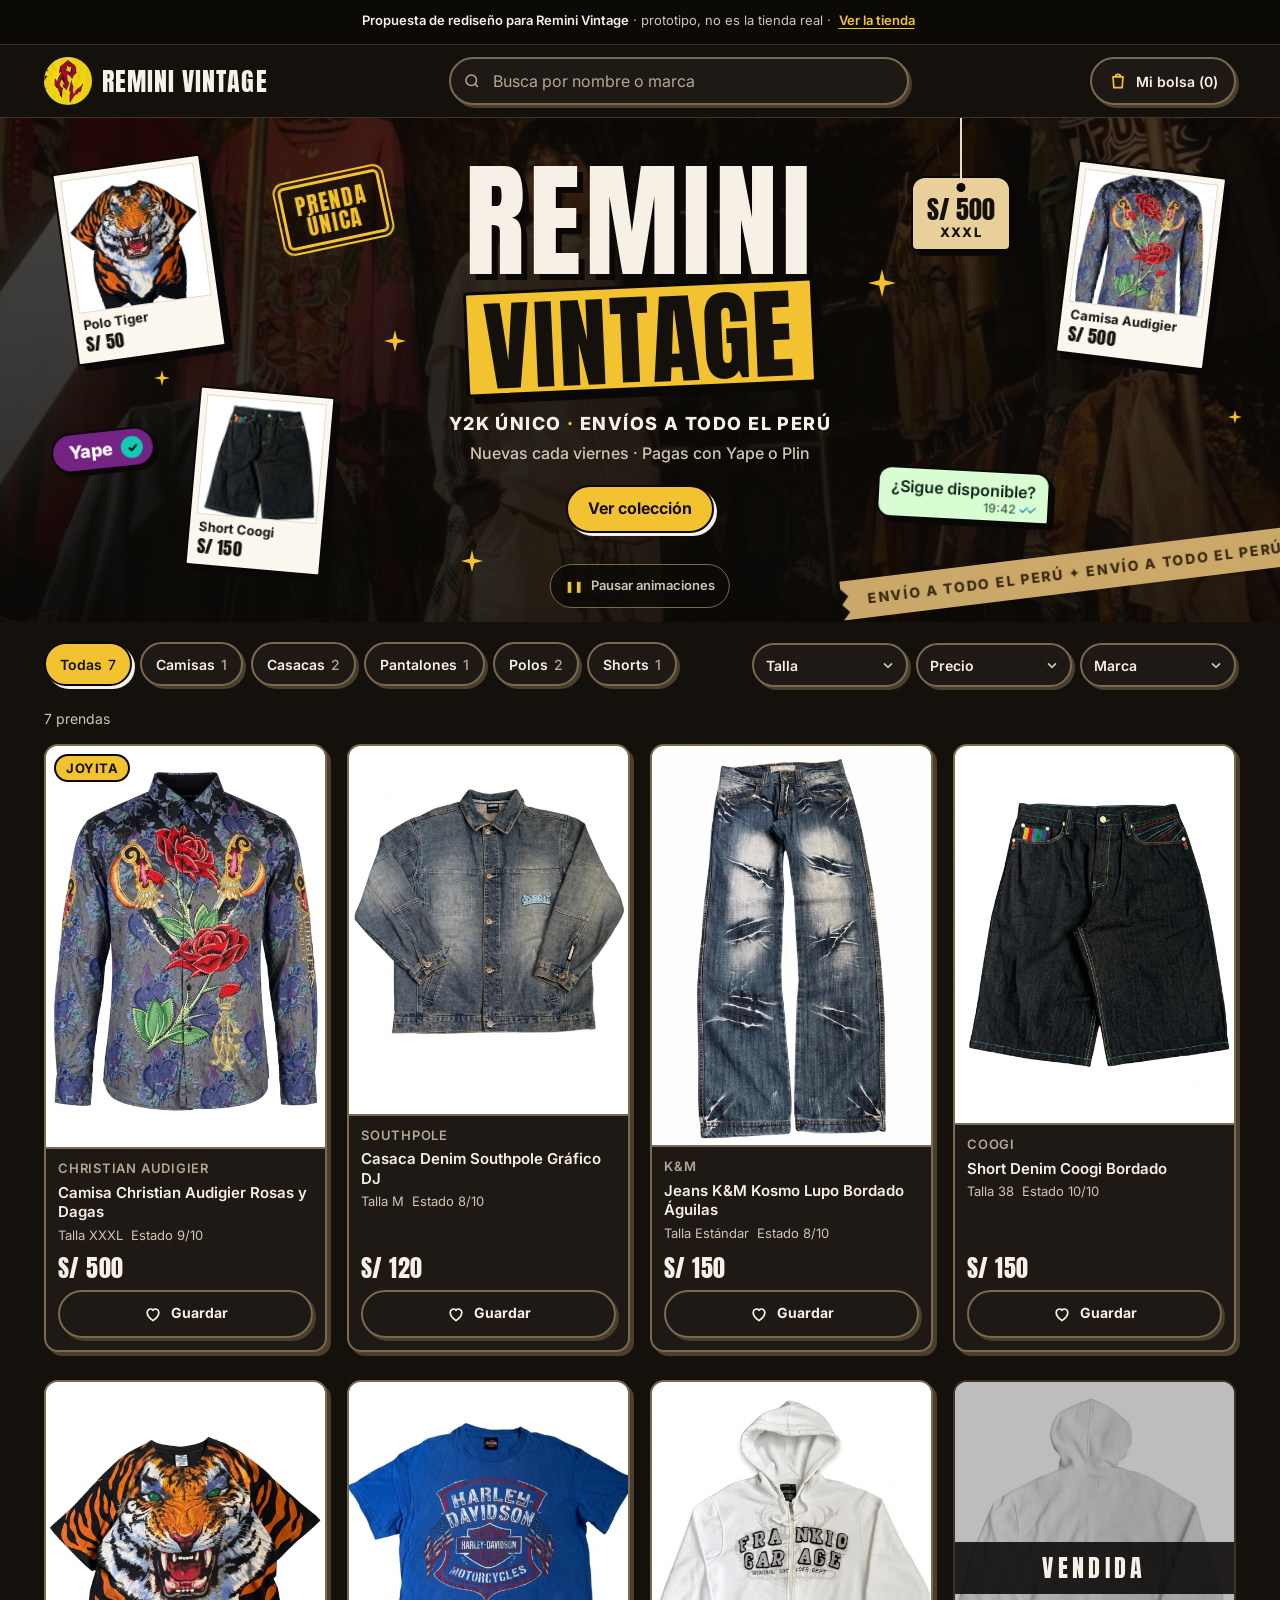
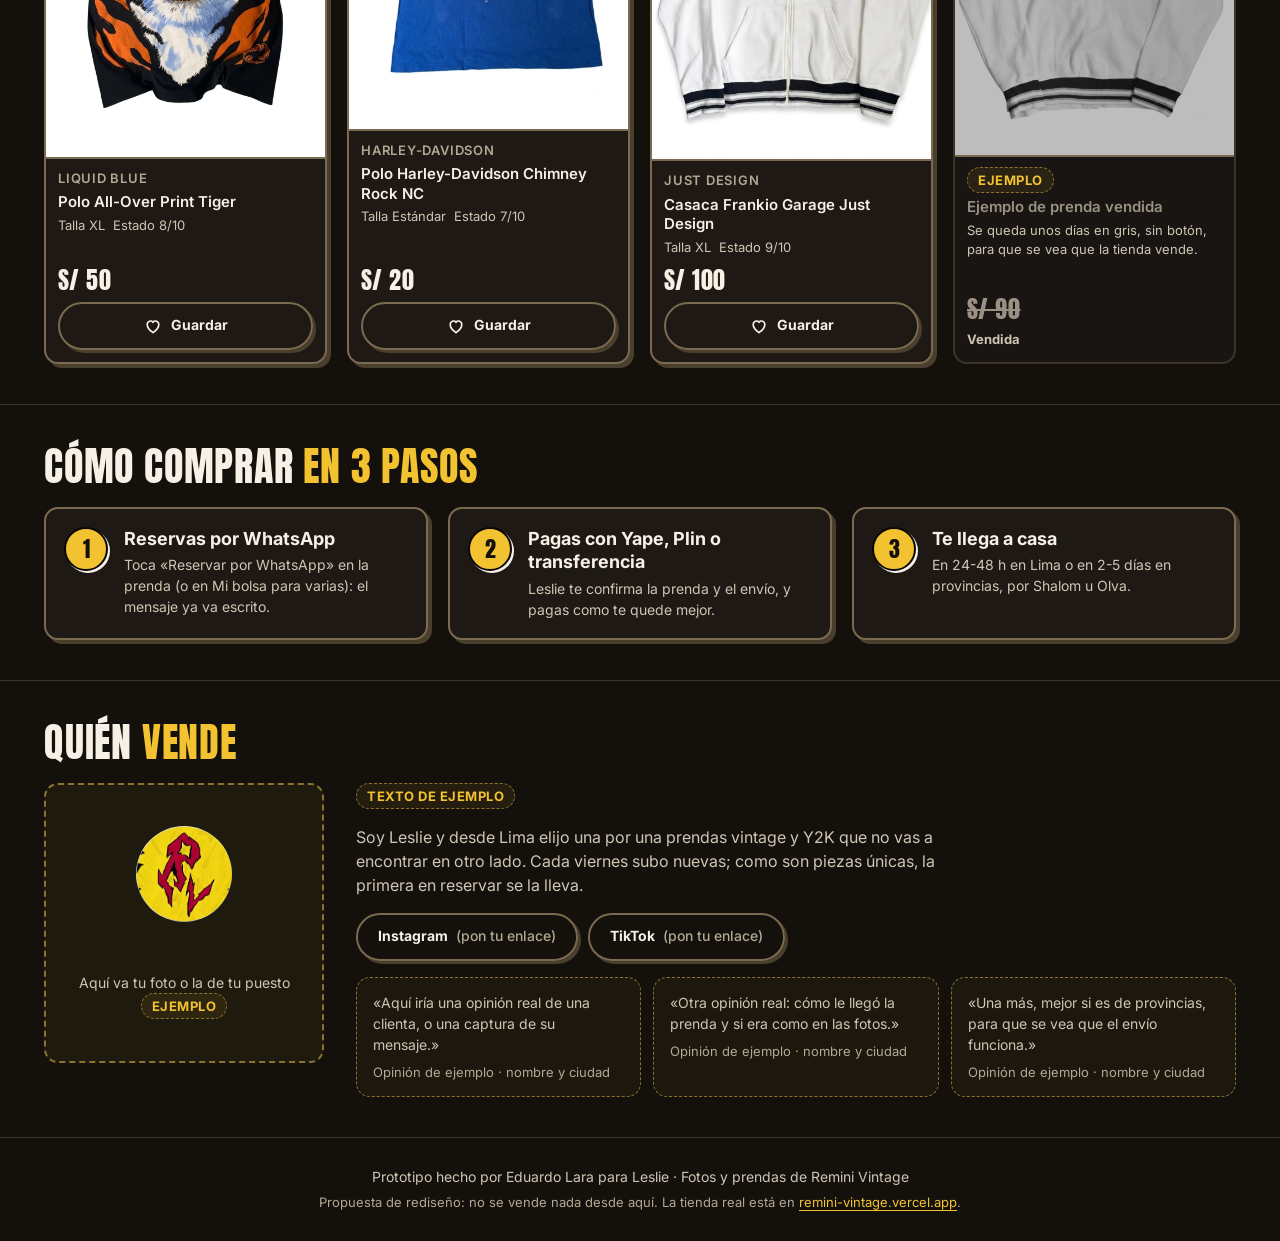
==== commit d6d1ad87: "UX: Mi bolsa con «Deshacer» en el sitio de la prenda quitada (y el foco ahí), «Estado 9/10» en vez d" ====
--- a/index.html
+++ b/index.html
@@ -268,6 +268,7 @@
       </div>
       <ul id="bolsa-lista" class="bolsa-lista"></ul>
       <div id="bolsa-pie" class="bolsa-pie" hidden></div>
+      <p id="bolsa-aviso" class="sr" role="status" aria-live="polite"></p>
     </div>
   </dialog>
 
--- a/css/estilos.css
+++ b/css/estilos.css
@@ -1487,6 +1487,16 @@
   color: var(--texto-suave);
 }
 .bolsa-vacia svg { width: 48px; height: 48px; color: var(--texto-tenue); }
+/* Fila «Quitaste X · Deshacer» en el sitio de la prenda quitada */
+.item-quitado {
+  grid-template-columns: 1fr auto;
+  min-height: 64px;
+  background: transparent;
+  outline-style: dashed;
+  color: var(--texto-suave);
+  font-size: var(--texto-s);
+}
+.item-quitado strong { color: var(--texto); }
 .bolsa-pie {
   display: grid;
   gap: 10px;
@@ -1510,6 +1520,7 @@
   bottom: 16px;
   z-index: 50;
   transform: translateX(-50%);
+  width: max-content; /* sin esto, con left: 50% solo usa media pantalla y se parte en dos líneas */
   max-width: calc(100% - 32px);
   padding: 10px 18px;
   border-radius: var(--radio-pastilla);
@@ -1519,6 +1530,7 @@
   font-size: var(--texto-s);
   box-shadow: var(--sombra);
   text-align: center;
+  pointer-events: none; /* solo informa: no bloquea el toque en lo que tape */
 }
 .aviso:empty { display: none; }
 .pagina-ficha .aviso { bottom: calc(var(--alto-barra) + env(safe-area-inset-bottom, 0px) + 12px); }
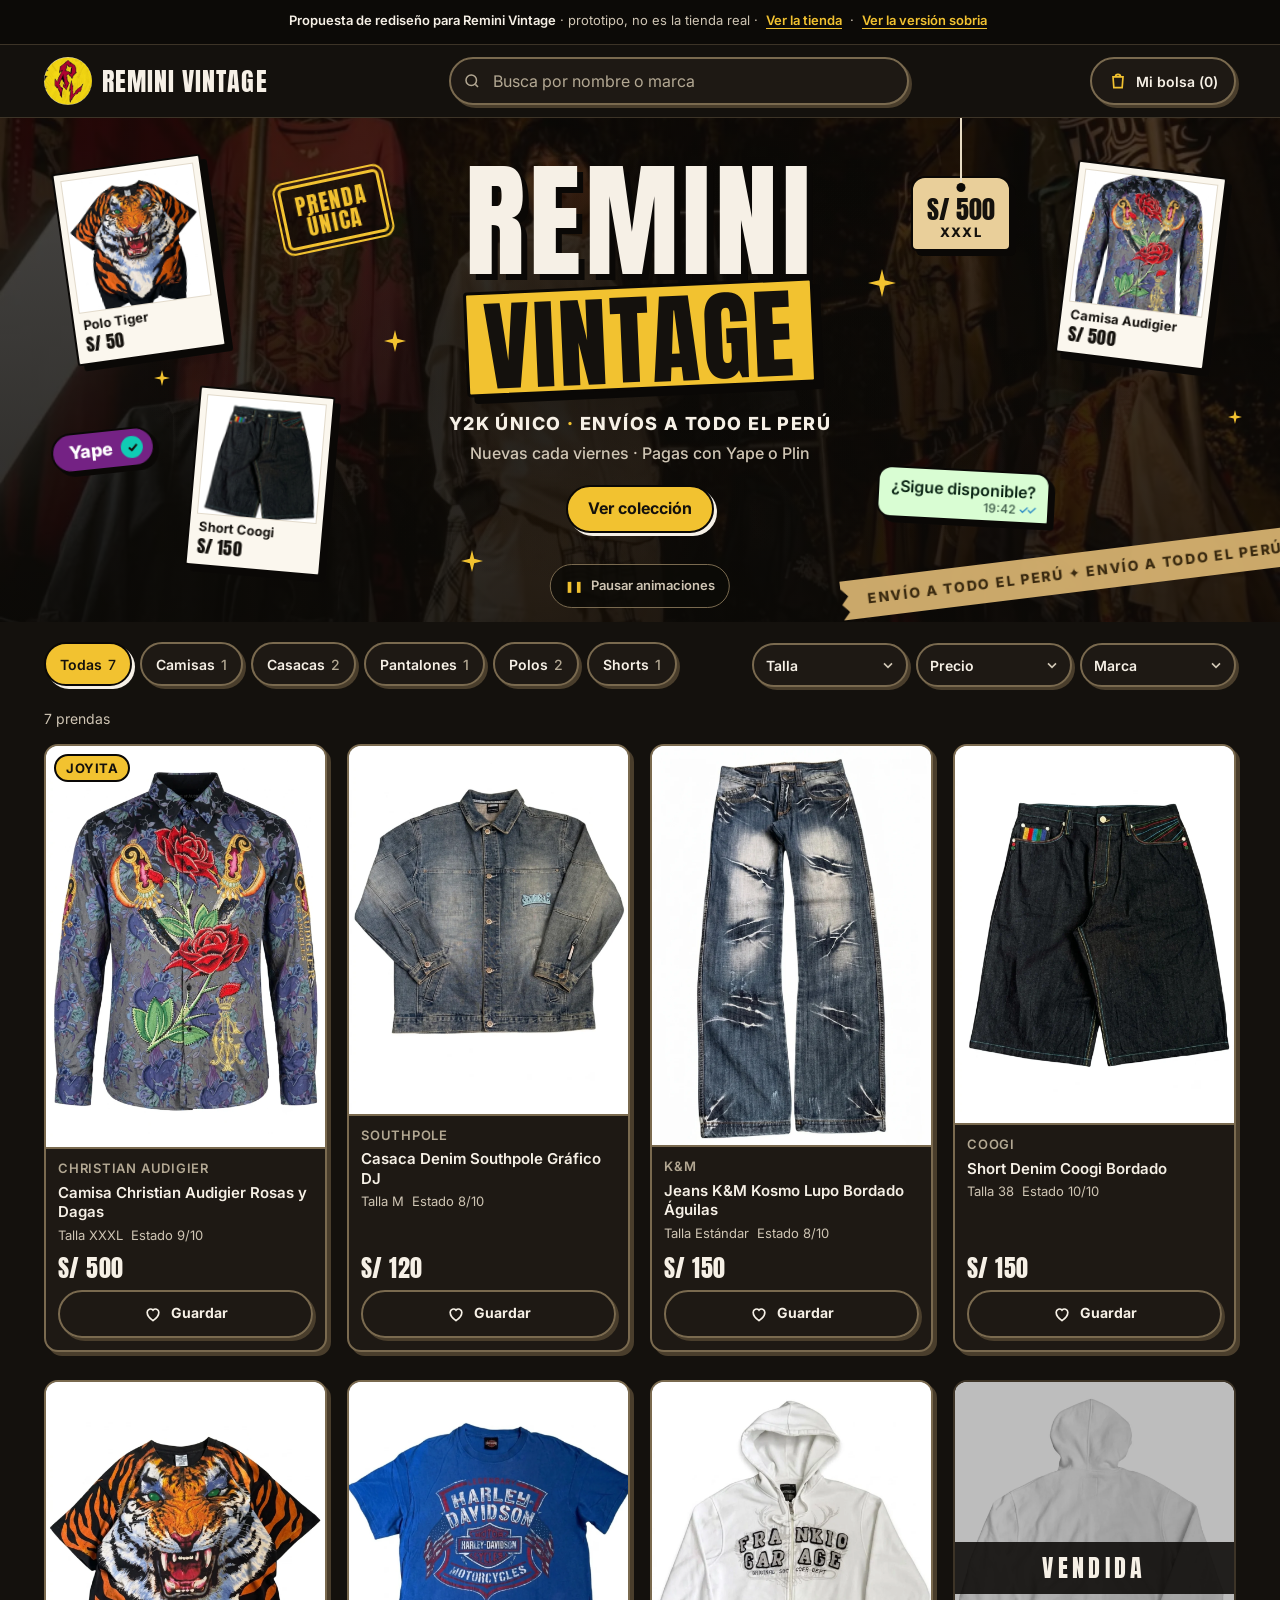
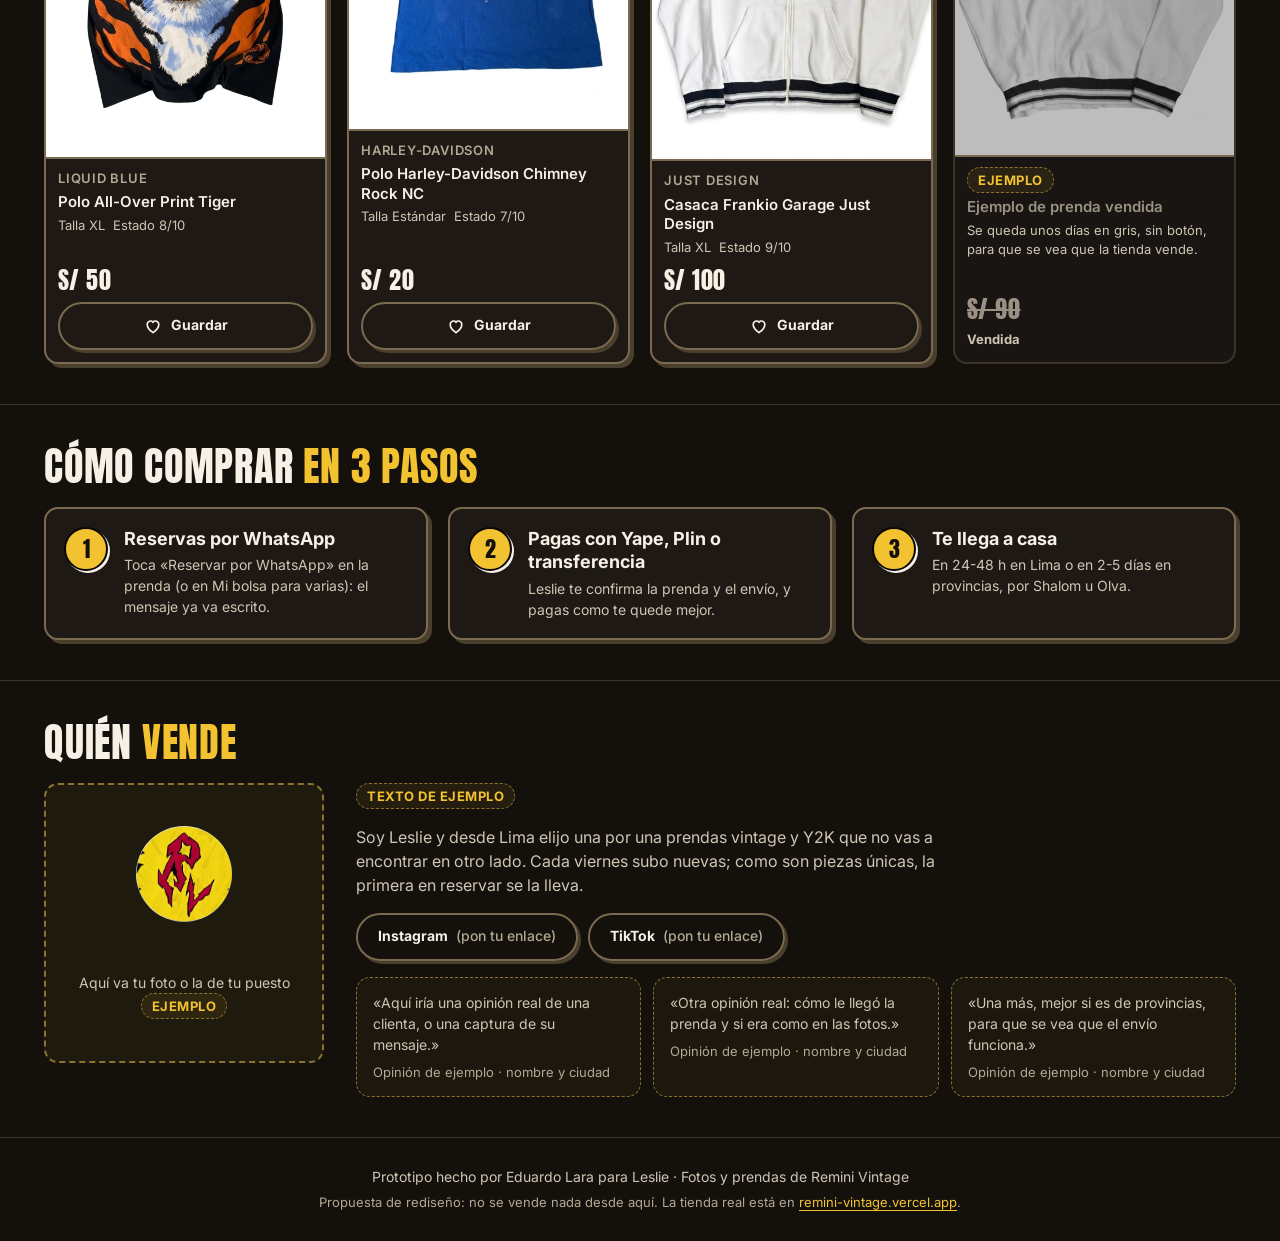
==== commit 49f40ad4: "Las dos versiones juntas: la animada en la raíz y la sobria en sobria/ (fotos y datos compartidos), " ====
--- a/index.html
+++ b/index.html
@@ -37,7 +37,7 @@
   <div class="franja" role="note">
     <div class="contenedor">
       <span><strong>Propuesta de rediseño para Remini Vintage</strong> · prototipo, no es la tienda real ·</span>
-      <a href="https://remini-vintage.vercel.app/" rel="noopener">Ver la tienda</a>
+      <a href="https://remini-vintage.vercel.app/" rel="noopener">Ver la tienda</a> · <a href="sobria/">Ver la versión sobria</a>
     </div>
   </div>
 
@@ -51,7 +51,7 @@
       <form class="buscador" role="search" action="index.html">
         <label class="sr" for="buscar">Buscar por nombre o marca</label>
         <svg viewBox="0 0 24 24" fill="none" stroke="currentColor" stroke-width="2" aria-hidden="true"><circle cx="11" cy="11" r="7"/><path d="m20 20-3.5-3.5"/></svg>
-        <input id="buscar" name="q" type="search" placeholder="Busca por nombre o marca" autocomplete="off" enterkeyhint="search">
+        <input id="buscar" name="q" type="search" placeholder="Busca por nombre o marca" autocomplete="off" enterkeyhint="search" aria-keyshortcuts="/">
       </form>
 
       <button type="button" class="boton-bolsa" data-abrir-bolsa aria-haspopup="dialog">
@@ -176,6 +176,12 @@
           <button type="button" class="boton-limpiar" data-limpiar hidden>Quitar filtros</button>
         </div>
       </div>
+
+      <!-- Móvil: aparece al bajar por la lista, cuando los filtros ya no se ven; lleva a ellos -->
+      <button type="button" class="boton-filtrar" data-ir-a-filtros hidden>
+        <svg viewBox="0 0 24 24" fill="none" stroke="currentColor" stroke-width="2" aria-hidden="true"><path d="M4 6h10M18 6h2M4 12h4M12 12h8M4 18h12"/><circle cx="16" cy="6" r="2"/><circle cx="10" cy="12" r="2"/><circle cx="18" cy="18" r="2"/></svg>
+        Filtrar<span class="boton-filtrar-cuenta" data-filtros-activos aria-hidden="true" hidden></span><span class="sr" data-filtros-activos-texto></span>
+      </button>
 
       <ul id="rejilla" class="rejilla" aria-labelledby="coleccion-titulo" aria-busy="true">
         <li class="estado"><span class="cargando" aria-hidden="true"></span><p>Cargando prendas…</p></li>
--- a/css/estilos.css
+++ b/css/estilos.css
@@ -754,6 +754,8 @@
 /* Móvil estrecho (≤ 380 px): el título se estrecha y la polaroid también */
 @media (max-width: 380px) {
   .polaroid { --ancho: 76px; }
+  /* «Yape ✓» quedaba pegado a «Ver colección» y parecía otro botón: fuera */
+  .f-yape { display: none; }
   .f-tigre { left: 10px; }
   .f-chat { right: 4px; }
   .burbuja { max-width: 80px; font-size: 0.75rem; }
@@ -899,6 +901,9 @@
   .rejilla { grid-template-columns: repeat(4, minmax(0, 1fr)); }
 }
 .rejilla > li { display: flex; }
+/* «Cargando…» y «Nada por aquí» van en columna (título, texto y botones uno debajo de otro) */
+.rejilla > li.estado { display: grid; }
+.estado .boton { max-width: 100%; }
 
 /* Tarjeta de prenda */
 .tarjeta {
@@ -1181,19 +1186,41 @@
   gap: 16px;
   padding-block: 16px 32px;
   grid-template-areas:
+    "migas"
     "cabeza"
     "galeria"
     "detalles";
 }
+.ficha-migas { grid-area: migas; margin-bottom: -6px; } /* pegadas a la cabeza, como antes */
 @media (min-width: 900px) {
   .ficha {
     grid-template-columns: minmax(0, 1.1fr) minmax(0, 1fr);
     grid-template-areas:
+      "galeria migas"
       "galeria cabeza"
       "galeria detalles";
-    grid-template-rows: auto 1fr;
+    grid-template-rows: auto auto 1fr;
     gap: 20px 40px;
     padding-block: 28px 48px;
+  }
+  .ficha-migas { margin-bottom: -10px; }
+}
+/* Móvil: la foto primero y, debajo, marca, nombre y precio; todo en la primera pantalla
+   (la foto se acorta lo que haga falta para que el nombre quede sobre la barra fija) */
+@media (max-width: 600px) {
+  .ficha {
+    gap: 12px;
+    grid-template-areas:
+      "migas"
+      "galeria"
+      "cabeza"
+      "detalles";
+  }
+  .ficha-migas { margin-bottom: -8px; }
+  /* El nombre ya es el título justo debajo: en las migas queda solo para lectores */
+  .migas li[aria-current] {
+    position: absolute; width: 1px; height: 1px; margin: -1px;
+    overflow: hidden; clip: rect(0 0 0 0); white-space: nowrap;
   }
 }
 
@@ -1210,7 +1237,18 @@
   display: inline-flex;
   align-items: center;
   min-height: 44px;
+  position: relative;
   color: var(--texto-suave);
+}
+/* «Inicio» mide ~35 px: la zona de toque llega a 44 px sin separar la «/» */
+.migas a::after {
+  content: "";
+  position: absolute;
+  top: 0;
+  bottom: 0;
+  left: 50%;
+  width: max(100%, 44px);
+  translate: -50% 0;
 }
 .migas a:hover { color: var(--acento); }
 .migas li + li::before { content: "/"; margin-right: 6px; color: var(--texto-tenue); }
@@ -1222,6 +1260,42 @@
   font-weight: 700;
   letter-spacing: 0.08em;
   text-transform: uppercase;
+}
+/* Marca a la izquierda y «Compartir» a la derecha, en la misma línea (no añade alto) */
+.ficha-marca-fila {
+  display: flex;
+  align-items: center;
+  justify-content: space-between;
+  gap: 12px;
+  margin-block: -8px; /* el botón se ve de 36 px y la línea de la marca mide ~20: la fila no crece */
+}
+.boton-compartir {
+  display: inline-flex;
+  align-items: center;
+  gap: 6px;
+  flex: none;
+  position: relative;
+  min-height: 36px;
+  padding: 0 12px;
+  border-radius: var(--radio-pastilla);
+  border: 1px solid var(--borde-control);
+  background: transparent;
+  color: var(--texto-suave);
+  font-size: var(--texto-xs);
+  font-weight: 600;
+}
+.boton-compartir:hover { border-color: var(--acento); color: var(--texto); }
+.boton-compartir svg { width: 16px; height: 16px; }
+.boton-compartir::after { content: ""; position: absolute; inset: -4px; } /* toque de 44 px */
+/* En el móvil, solo el icono (el nombre «Compartir» sigue ahí para lectores de pantalla) */
+@media (max-width: 600px) {
+  .boton-compartir { width: 36px; padding: 0; justify-content: center; }
+  .boton-compartir svg { width: 18px; height: 18px; }
+  .boton-compartir::after { inset: -4px; }
+  .boton-compartir .texto-compartir {
+    position: absolute; width: 1px; height: 1px; margin: -1px;
+    overflow: hidden; clip: rect(0 0 0 0); white-space: nowrap;
+  }
 }
 .ficha-titulo {
   display: flex;
@@ -1317,6 +1391,16 @@
 .miniaturas button:hover { opacity: 1; }
 .miniaturas button[aria-current="true"] { border-color: var(--acento); opacity: 1; }
 .miniaturas img { width: 100%; height: 100%; object-fit: cover; }
+/* Móvil: foto más baja y miniaturas más pequeñas para que nombre y precio entren
+   en la primera pantalla, por encima de la barra fija */
+@media (max-width: 600px) {
+  .galeria { gap: 8px; }
+  .galeria-pista figure {
+    max-height: max(240px, calc(100vh - 530px));
+    max-height: max(240px, calc(100svh - 530px));
+  }
+  .miniaturas button { width: 44px; height: 55px; }
+}
 .galeria-ayuda { color: var(--texto-tenue); font-size: var(--texto-xs); }
 
 /* Detalles */
@@ -1497,6 +1581,7 @@
   font-size: var(--texto-s);
 }
 .item-quitado strong { color: var(--texto); }
+.bolsa-pie[hidden] { display: none; }
 .bolsa-pie {
   display: grid;
   gap: 10px;
@@ -1590,6 +1675,8 @@
     bottom: calc(16px + 60px + 14px + env(safe-area-inset-bottom, 0px));
   }
 
+  /* Ficha: mientras se ve la cabecera (con su «Mi bolsa»), sin flotante, que taparía el precio grande */
+  .pagina-ficha.bolsa-cabecera-visible .bolsa-flotante { display: none; }
   /* Ficha: el botón va encima de la barra fija, sin tocarla */
   .pagina-ficha .bolsa-flotante:not([hidden]) {
     bottom: calc(var(--alto-barra) + 14px + env(safe-area-inset-bottom, 0px));
@@ -1632,6 +1719,58 @@
 }
 
 /* --------------------------------------------------------------------------
+   «Filtrar» en el móvil: píldora fija abajo a la izquierda (la bolsa va a la
+   derecha) que solo sale al bajar por la lista; lleva a los filtros.
+   -------------------------------------------------------------------------- */
+
+.boton-filtrar { display: none; }
+
+@media (max-width: 600px) {
+  .boton-filtrar:not([hidden]) {
+    position: fixed;
+    left: calc(16px + env(safe-area-inset-left, 0px));
+    bottom: calc(16px + env(safe-area-inset-bottom, 0px));
+    z-index: 35;
+    display: inline-flex;
+    align-items: center;
+    gap: 8px;
+    min-height: 48px;
+    padding: 0 16px 0 14px;
+    border-radius: var(--radio-pastilla);
+    border: 2px solid var(--texto);
+    background: #0c0a07;
+    color: var(--texto);
+    box-shadow: 3px 3px 0 var(--acento);
+    font-size: var(--texto-s);
+    font-weight: 700;
+  }
+  .boton-filtrar svg { width: 20px; height: 20px; color: var(--acento); }
+  .boton-filtrar:hover { border-color: var(--acento); }
+  .boton-filtrar:active { transform: translate(2px, 2px); box-shadow: none; }
+  .boton-filtrar-cuenta:not([hidden]) {
+    display: inline-grid;
+    place-items: center;
+    min-width: 22px;
+    height: 22px;
+    padding: 0 6px;
+    border-radius: var(--radio-pastilla);
+    background: var(--acento);
+    color: var(--sobre-acento);
+    font-size: var(--texto-xs);
+    font-weight: 800;
+  }
+
+  /* Al final de la lista, los dos botones flotantes no tapan la última fila */
+  .coleccion { padding-bottom: 88px; }
+  /* Los filtros quedan bajo la franja de prototipo al llegar a ellos */
+  .controles { scroll-margin-top: 72px; }
+  /* El aviso sube por encima de la píldora */
+  body:has(.boton-filtrar:not([hidden])) .aviso {
+    bottom: calc(16px + 60px + 14px + env(safe-area-inset-bottom, 0px));
+  }
+}
+
+/* --------------------------------------------------------------------------
    Movimiento reducido
    -------------------------------------------------------------------------- */
 
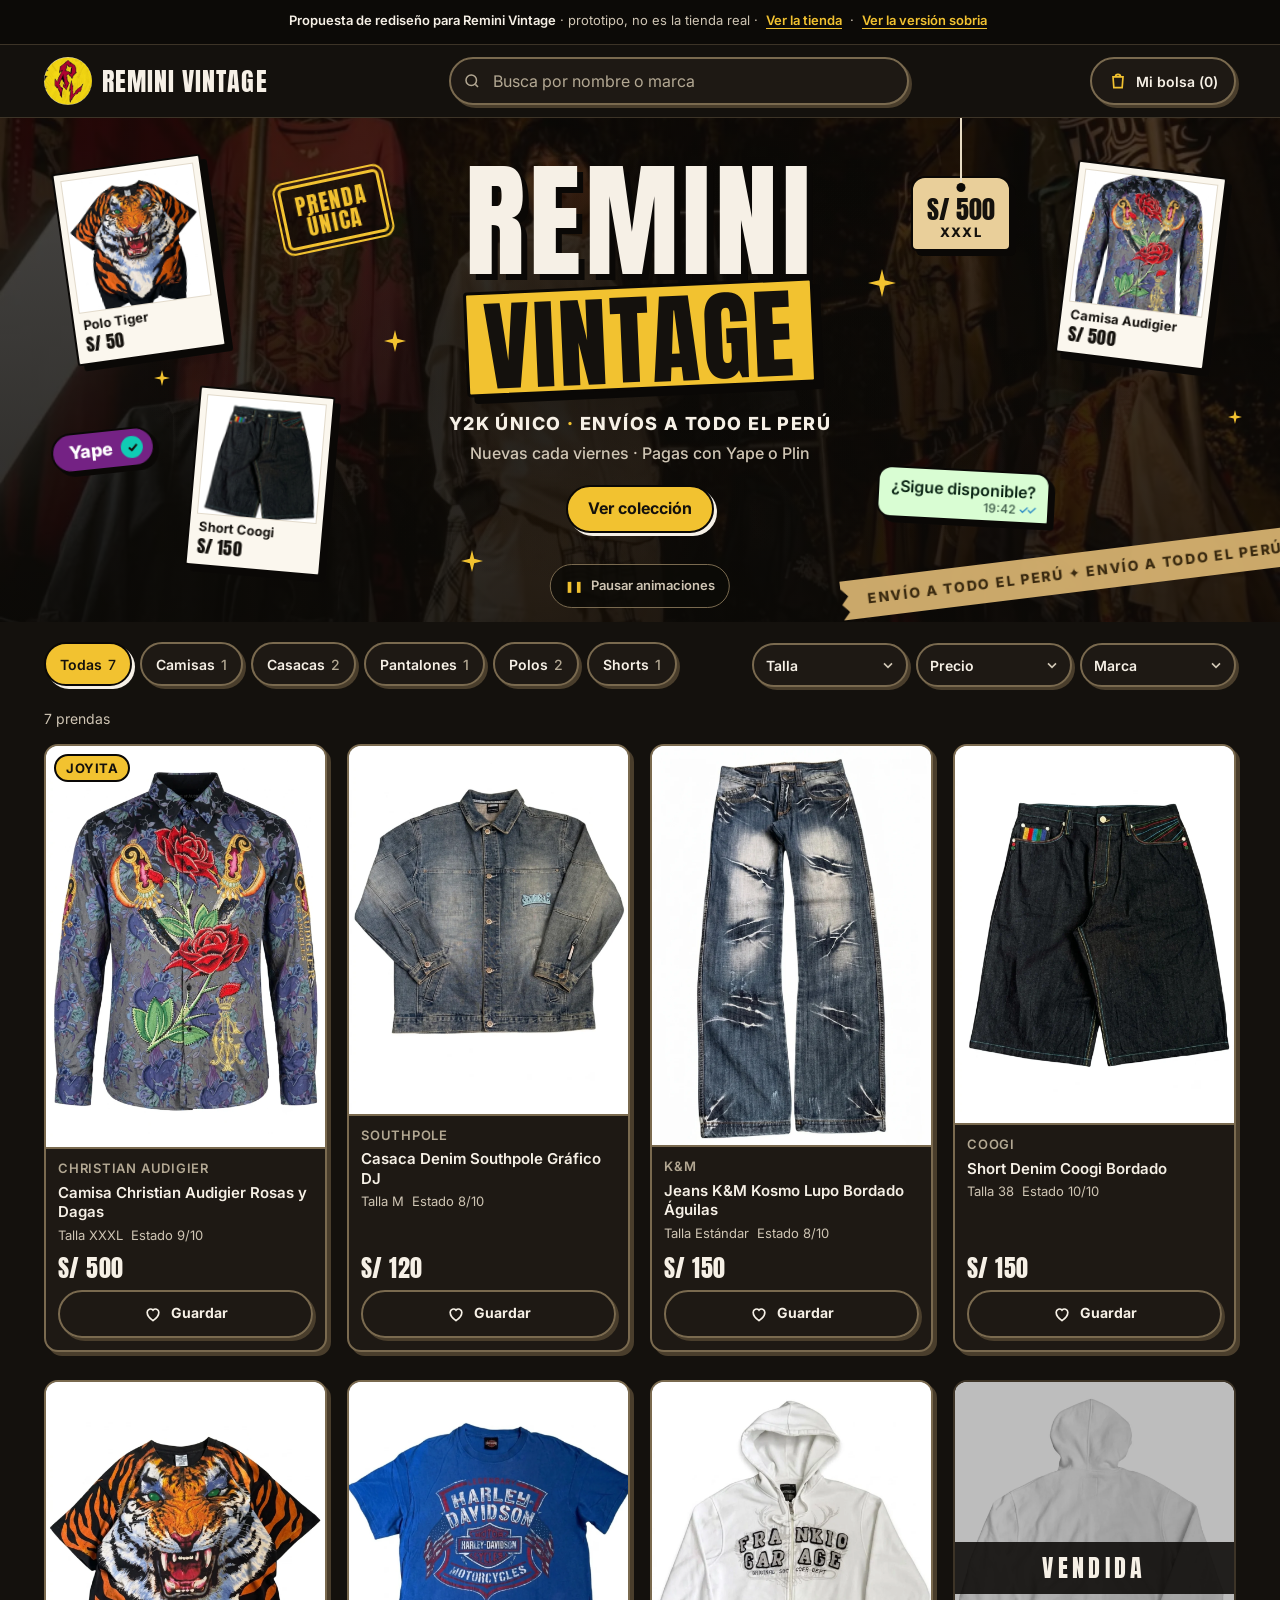
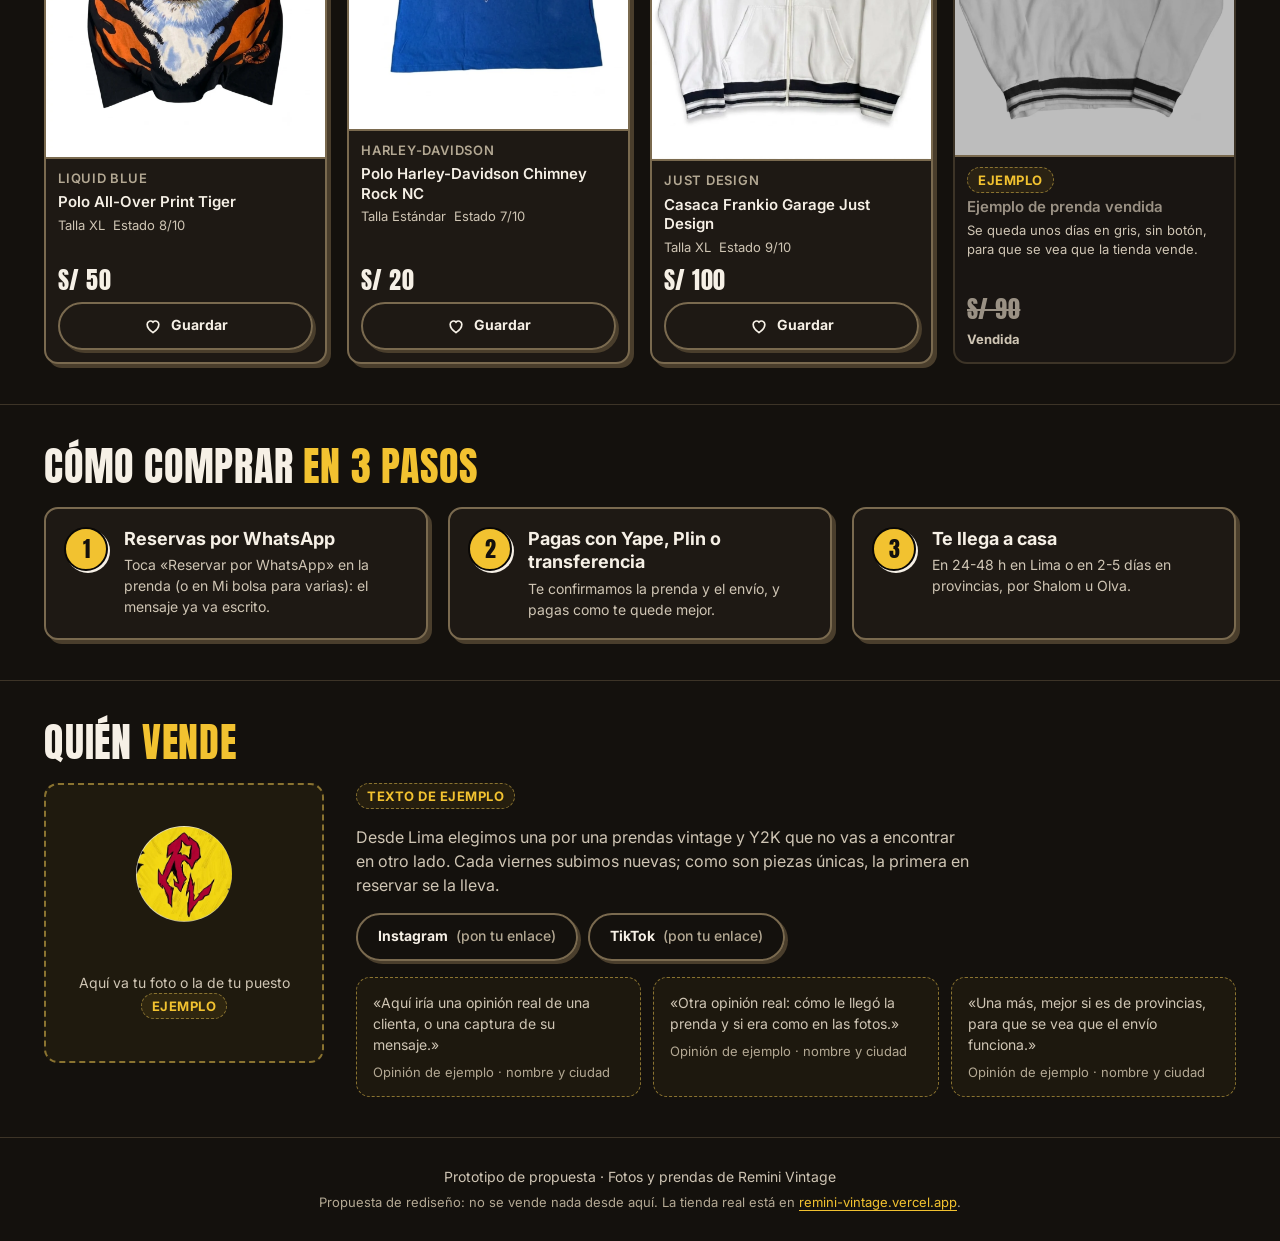
==== commit 547bfe1b: "Sin nombres de personas en la web, el README ni los datos: «la tienda» y «quien vende» en su lugar" ====
--- a/index.html
+++ b/index.html
@@ -199,7 +199,7 @@
           </li>
           <li class="paso">
             <h3>Pagas con Yape, Plin o transferencia</h3>
-            <p>Leslie te confirma la prenda y el envío, y pagas como te quede mejor.</p>
+            <p>Te confirmamos la prenda y el envío, y pagas como te quede mejor.</p>
           </li>
           <li class="paso">
             <h3>Te llega a casa</h3>
@@ -220,7 +220,7 @@
 
           <div class="quien-texto">
             <p><span class="etiqueta etiqueta-ejemplo">Texto de ejemplo</span></p>
-            <p>Soy Leslie y desde Lima elijo una por una prendas vintage y Y2K que no vas a encontrar en otro lado. Cada viernes subo nuevas; como son piezas únicas, la primera en reservar se la lleva.</p>
+            <p>Desde Lima elegimos una por una prendas vintage y Y2K que no vas a encontrar en otro lado. Cada viernes subimos nuevas; como son piezas únicas, la primera en reservar se la lleva.</p>
             <ul class="redes">
               <li><a class="boton boton-secundario" href="#">Instagram <span class="pon">(pon tu enlace)</span></a></li>
               <li><a class="boton boton-secundario" href="#">TikTok <span class="pon">(pon tu enlace)</span></a></li>
@@ -255,7 +255,7 @@
 
   <footer class="pie">
     <div class="contenedor">
-      <p>Prototipo hecho por Eduardo Lara para Leslie · Fotos y prendas de Remini Vintage</p>
+      <p>Prototipo de propuesta · Fotos y prendas de Remini Vintage</p>
       <p>Propuesta de rediseño: no se vende nada desde aquí. La tienda real está en <a href="https://remini-vintage.vercel.app/" rel="noopener">remini-vintage.vercel.app</a>.</p>
     </div>
   </footer>
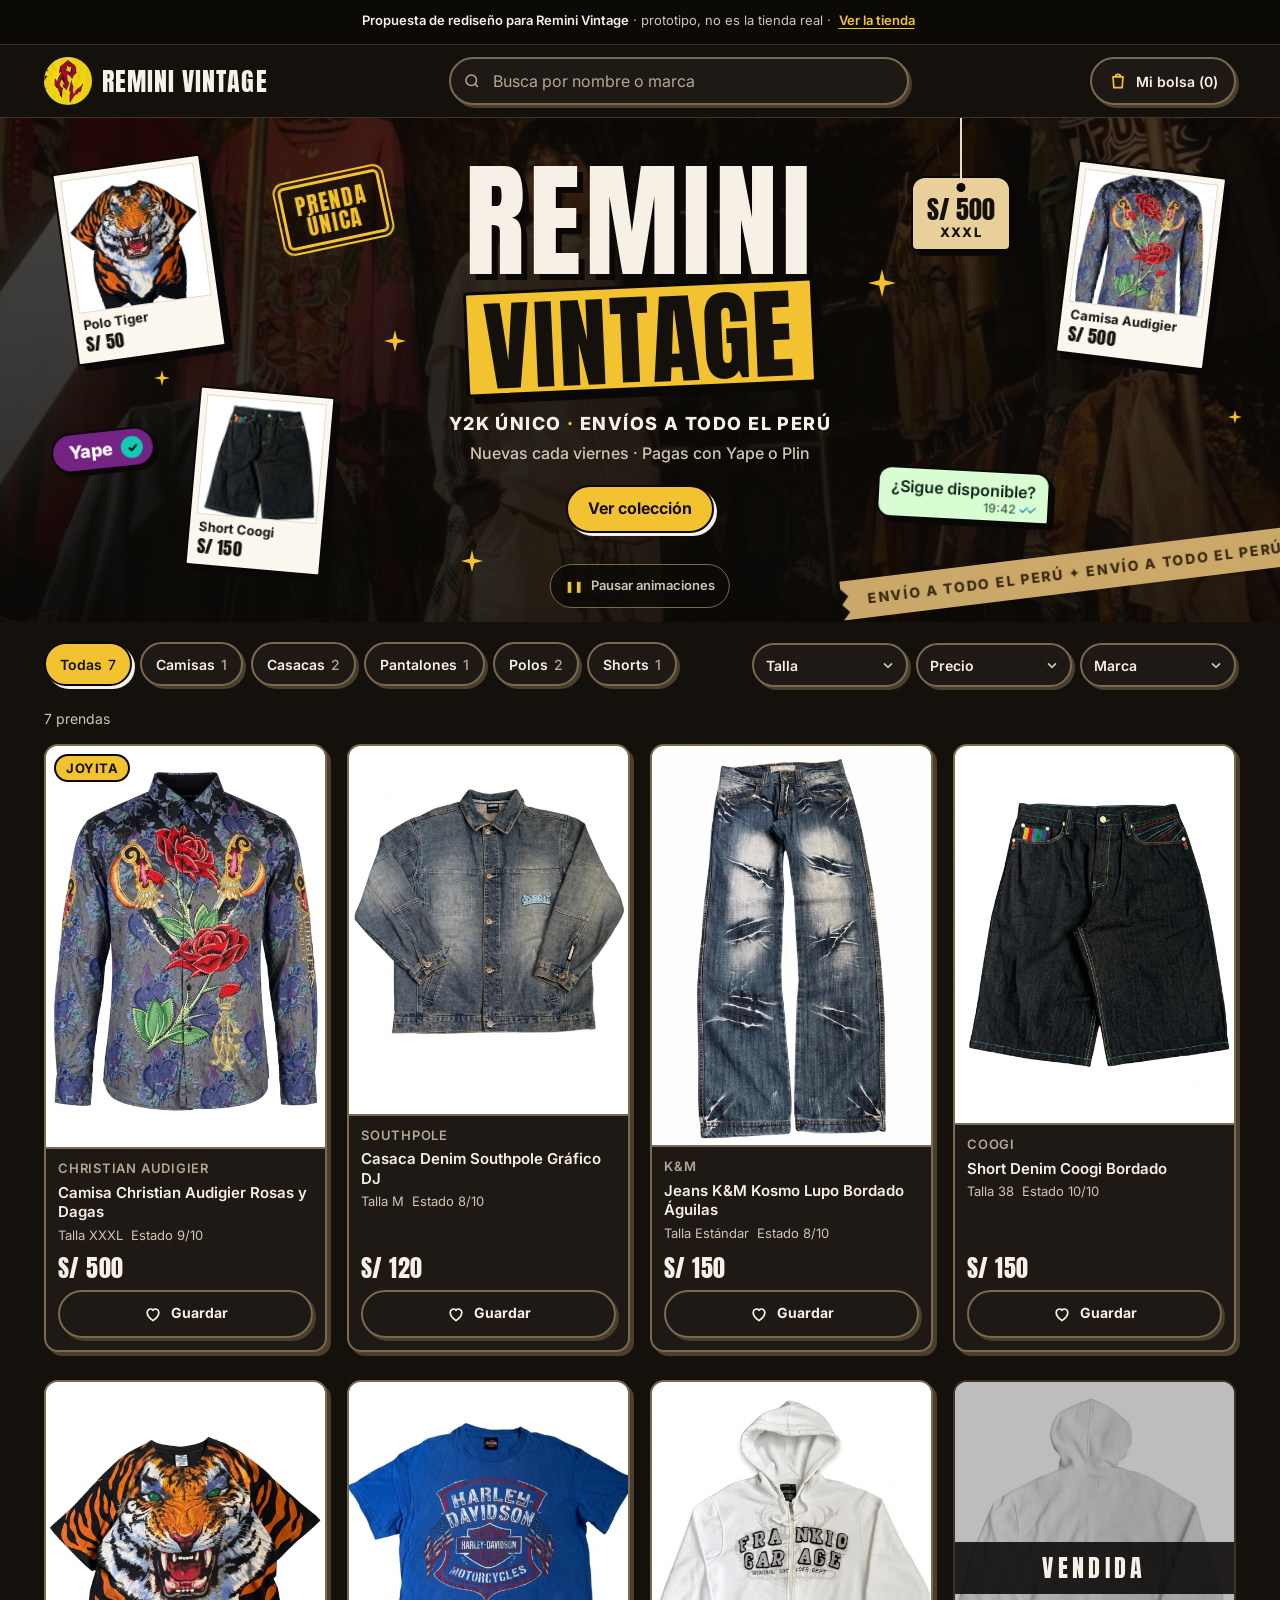
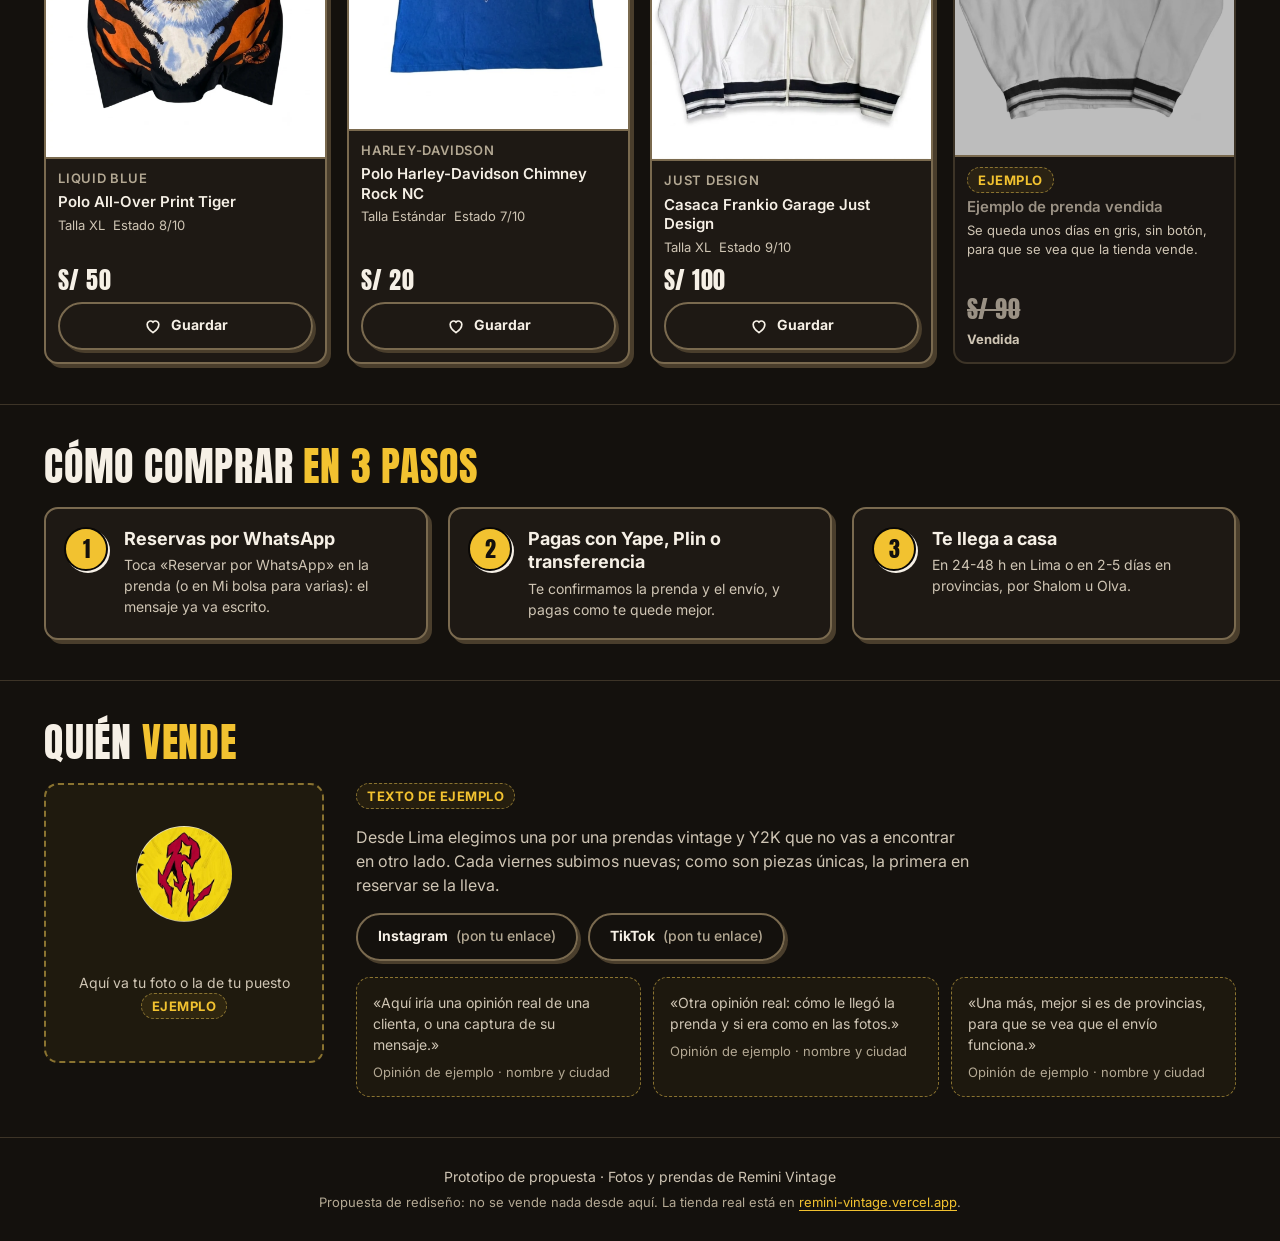
==== commit ce26b3ff: "Solo la versión animada: fuera la sobria y los enlaces a ella" ====
--- a/index.html
+++ b/index.html
@@ -37,7 +37,7 @@
   <div class="franja" role="note">
     <div class="contenedor">
       <span><strong>Propuesta de rediseño para Remini Vintage</strong> · prototipo, no es la tienda real ·</span>
-      <a href="https://remini-vintage.vercel.app/" rel="noopener">Ver la tienda</a> · <a href="sobria/">Ver la versión sobria</a>
+      <a href="https://remini-vintage.vercel.app/" rel="noopener">Ver la tienda</a>
     </div>
   </div>
 
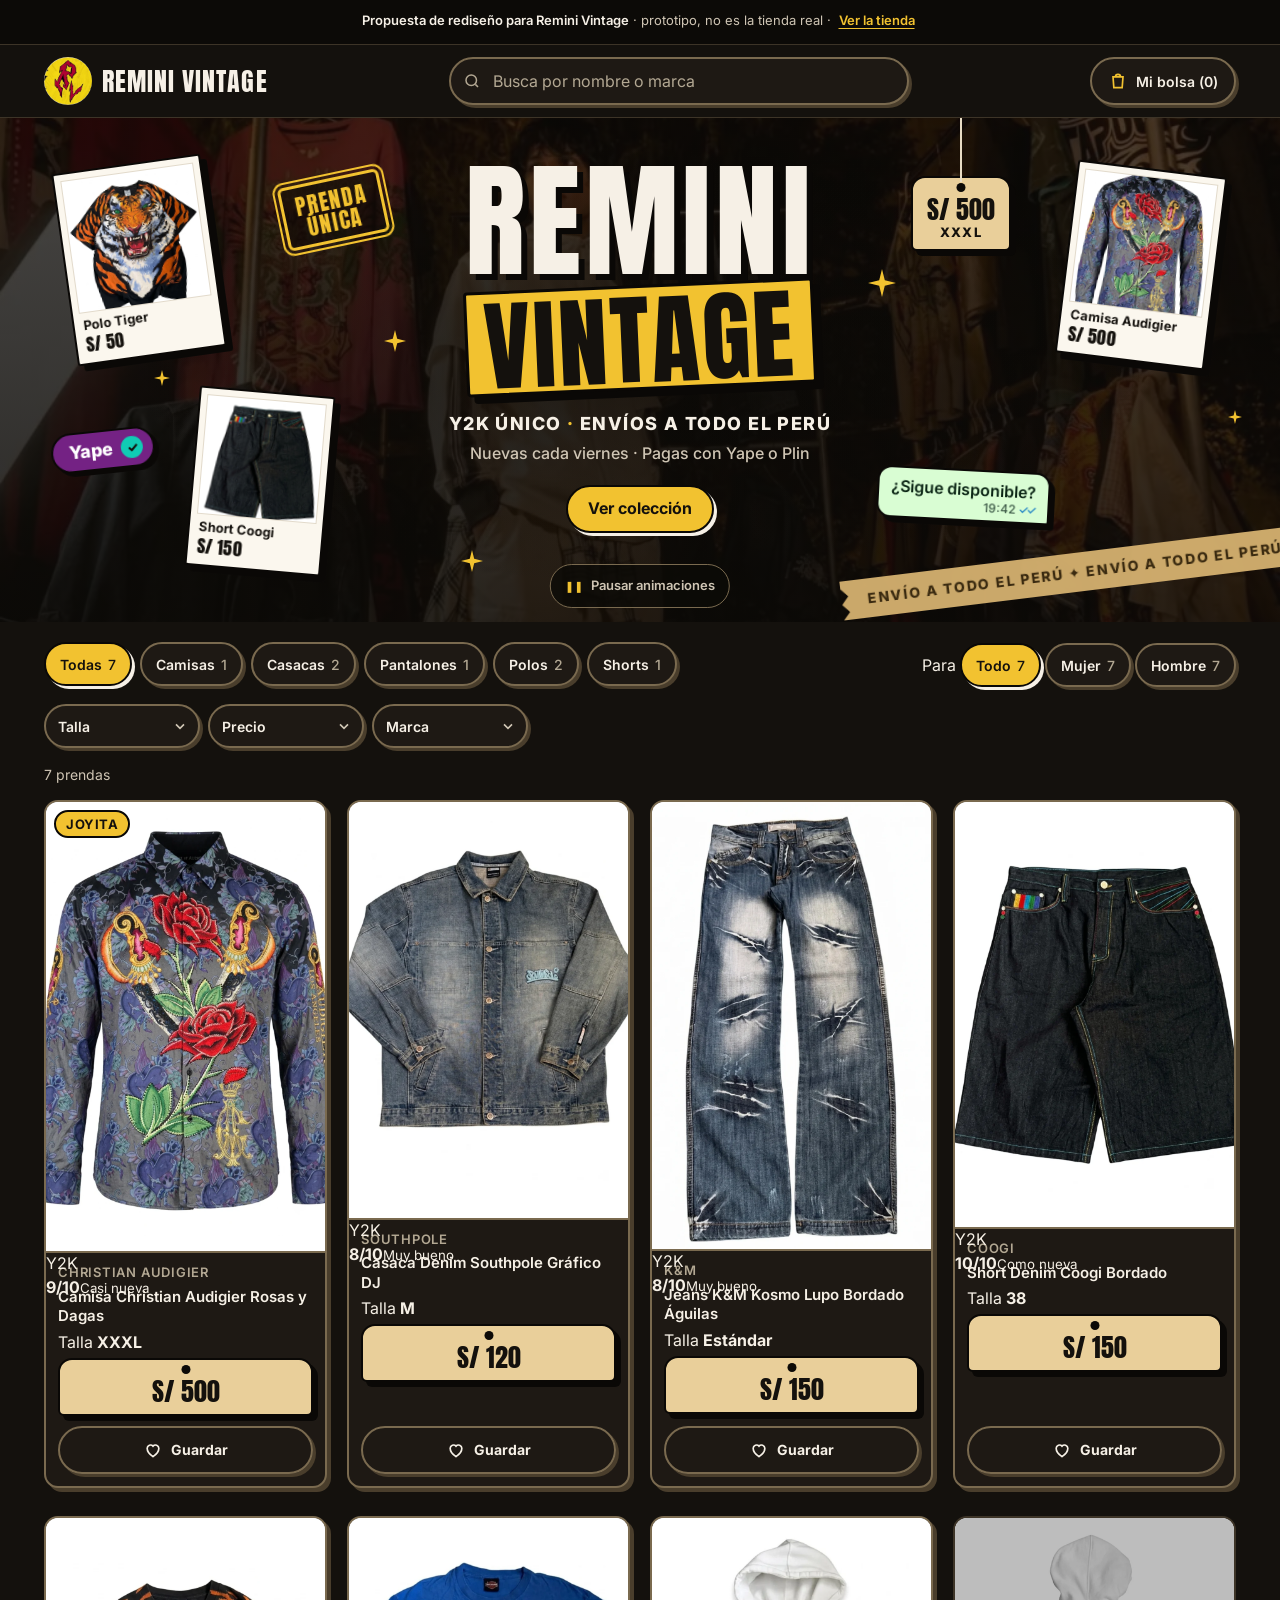
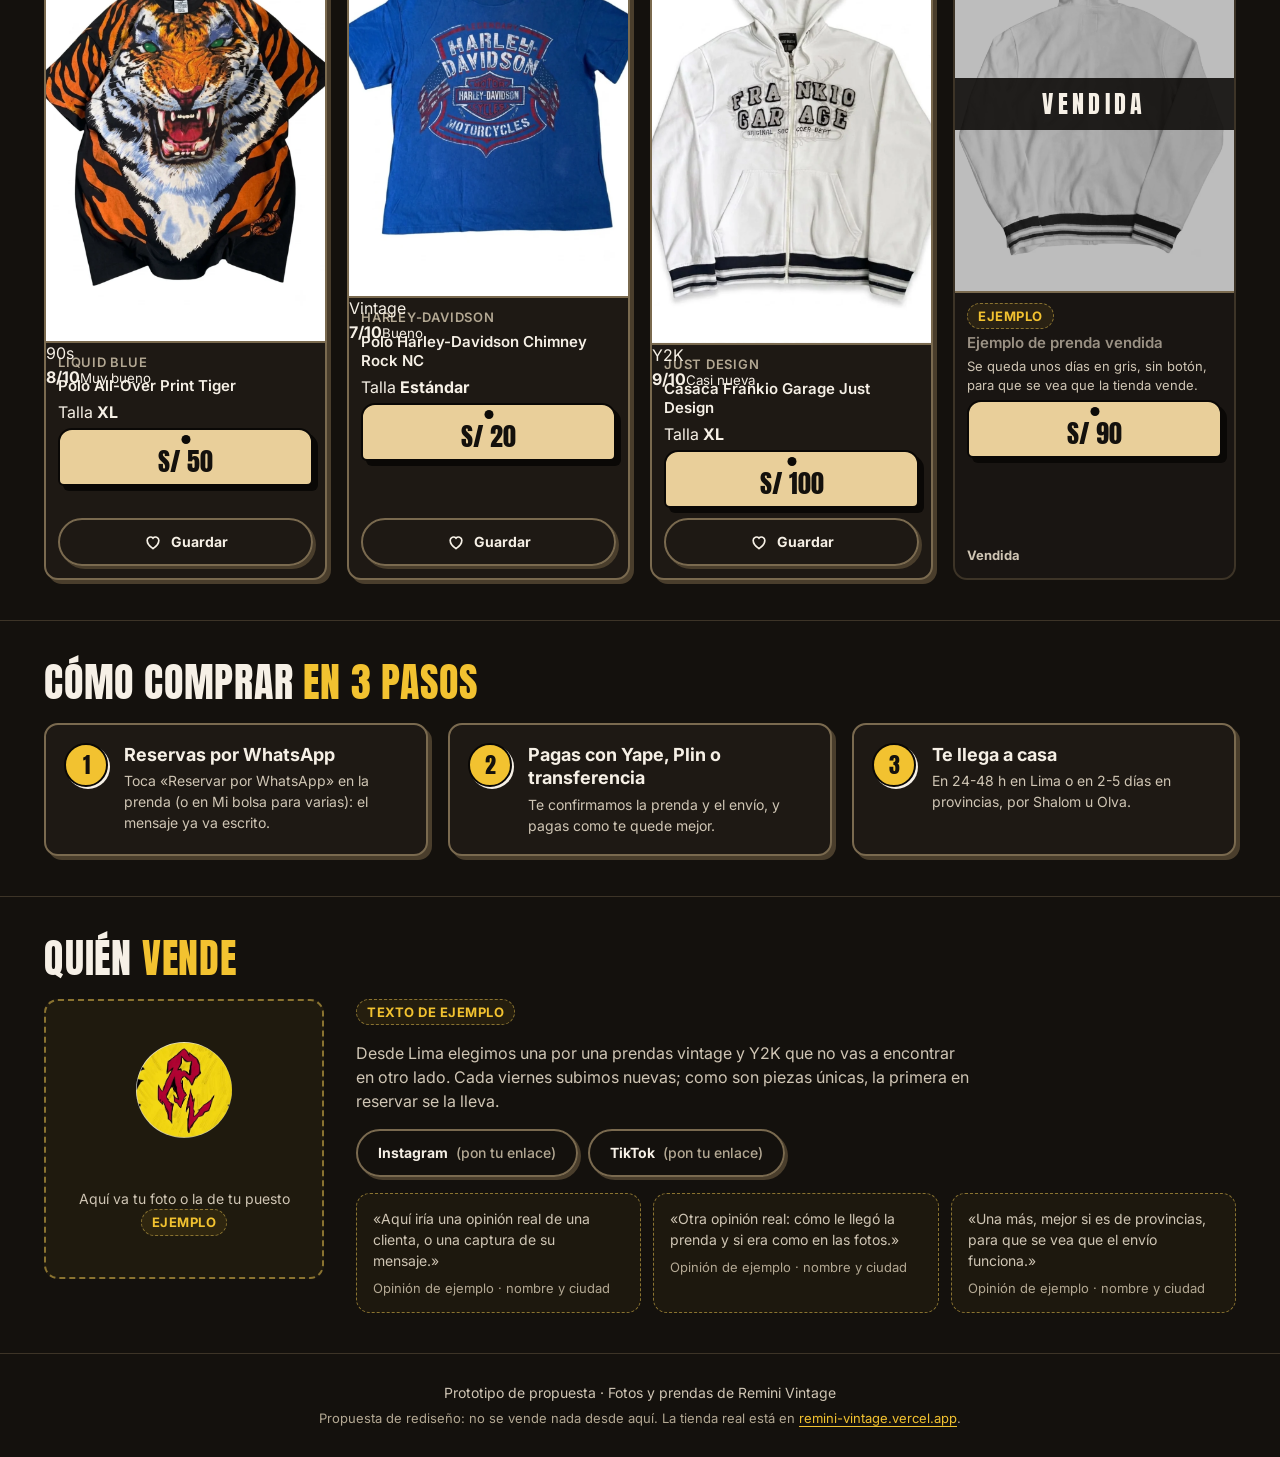
==== commit 8bbb1096: "Tienda: sello de estado, le queda, medidas en la kraft con ¿Cómo medir?, filtro Para, época y prenda" ====
--- a/index.html
+++ b/index.html
@@ -25,11 +25,12 @@
   <link rel="preconnect" href="https://fonts.googleapis.com">
   <link rel="preconnect" href="https://fonts.gstatic.com" crossorigin>
   <link rel="stylesheet" href="https://fonts.googleapis.com/css2?family=Anton&family=Inter:wght@400;500;600;700&display=swap">
-  <link rel="stylesheet" href="css/estilos.css">
+  <link rel="stylesheet" href="css/estilos.css?v=20261117-7">
   <link rel="preload" as="image" href="img/portada.webp" fetchpriority="high">
-  <script src="js/comun.js" defer></script>
-  <script src="js/portada.js" defer></script>
-  <script src="js/hero.js" defer></script>
+  <script src="js/escala.js?v=20261117-7" defer></script>
+  <script src="js/comun.js?v=20261117-7" defer></script>
+  <script src="js/portada.js?v=20261117-7" defer></script>
+  <script src="js/hero.js?v=20261117-7" defer></script>
 </head>
 <body>
   <a class="saltar" href="#coleccion">Saltar a la colección</a>
@@ -146,6 +147,15 @@
           <li><button type="button" class="chip" data-cat="polos" aria-pressed="false">Polos <span class="chip-cuenta" data-cuenta="polos"></span></button></li>
           <li><button type="button" class="chip" data-cat="shorts" aria-pressed="false">Shorts <span class="chip-cuenta" data-cuenta="shorts"></span></button></li>
         </ul>
+
+        <!-- Para quién: lo unisex sale en Mujer y en Hombre -->
+        <div class="para" role="group" aria-labelledby="para-titulo" aria-describedby="para-ayuda">
+          <span class="para-titulo" id="para-titulo">Para</span>
+          <span class="sr" id="para-ayuda">Lo unisex sale en Mujer y en Hombre.</span>
+          <button type="button" class="chip" data-para="" aria-pressed="true">Todo <span class="chip-cuenta"></span></button>
+          <button type="button" class="chip" data-para="mujer" aria-pressed="false">Mujer <span class="chip-cuenta"></span></button>
+          <button type="button" class="chip" data-para="hombre" aria-pressed="false">Hombre <span class="chip-cuenta"></span></button>
+        </div>
 
         <div class="filtros" role="group" aria-label="Filtros">
           <div>
